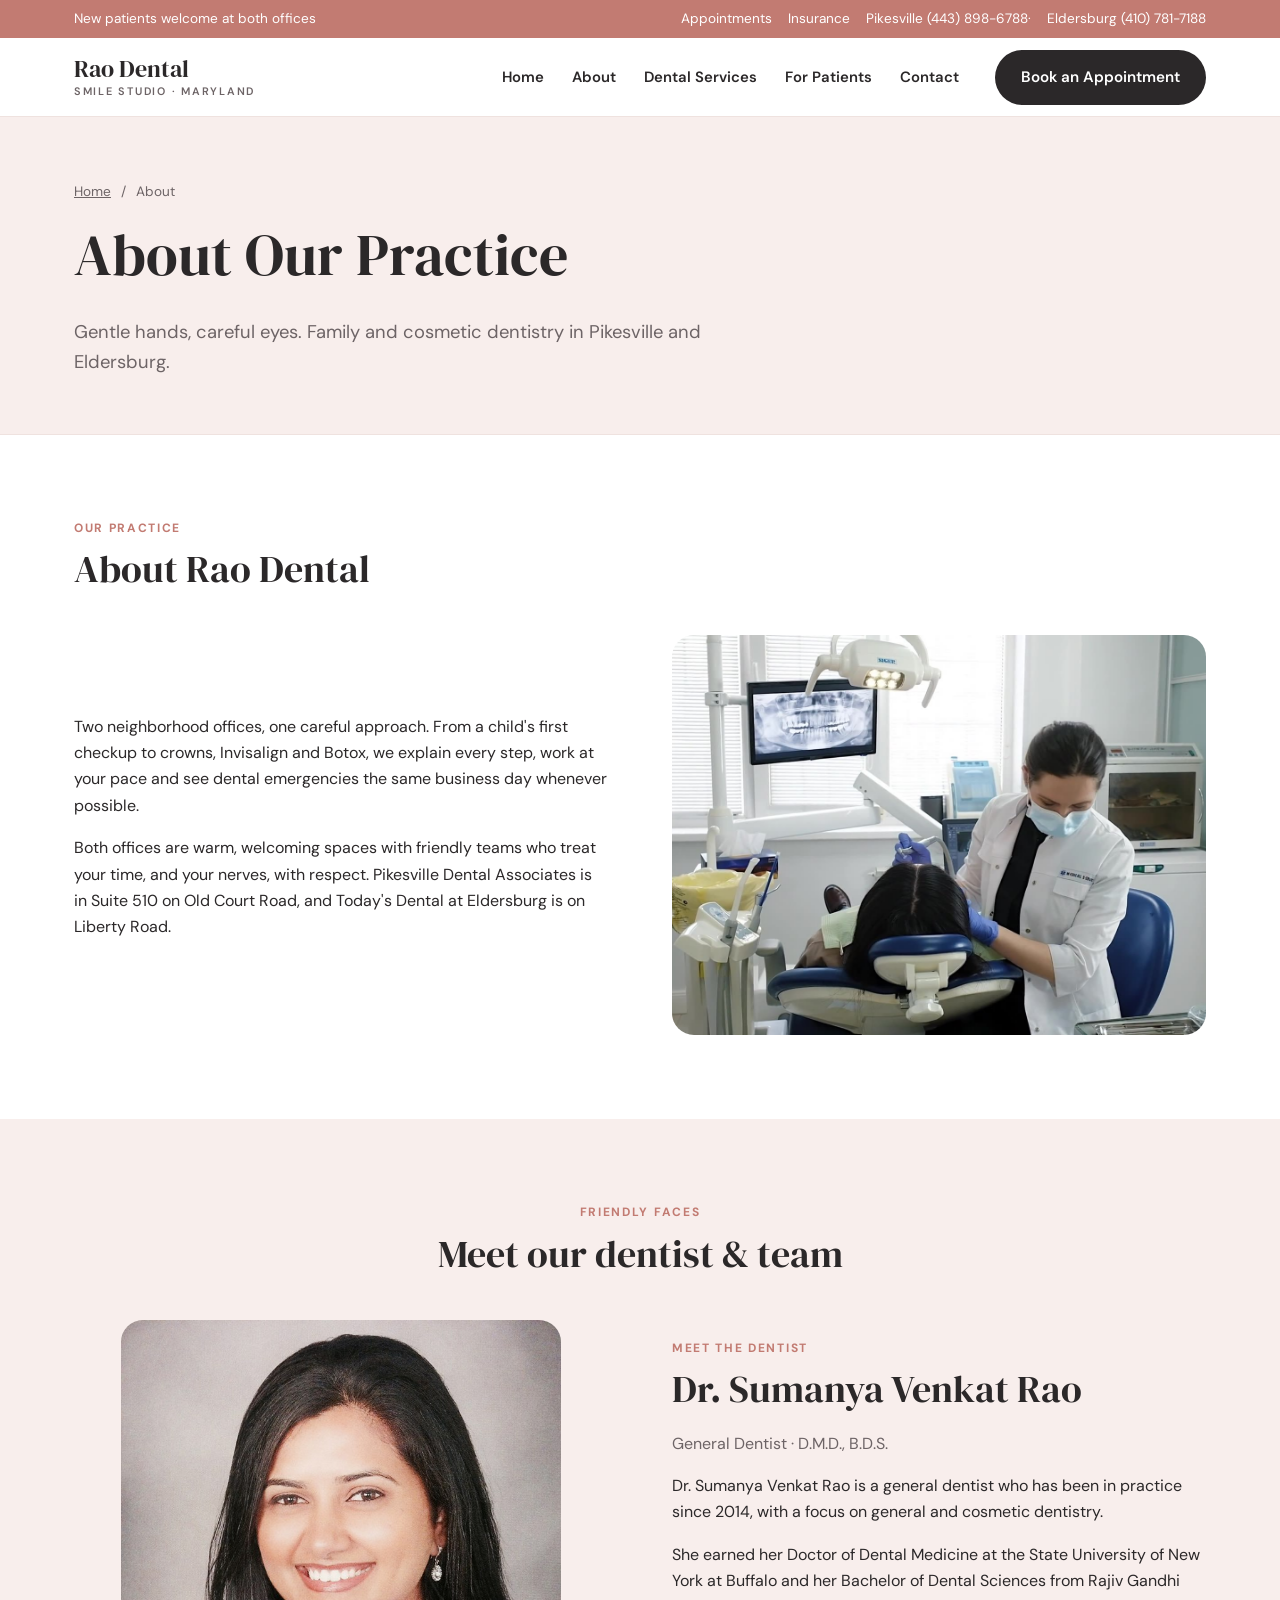
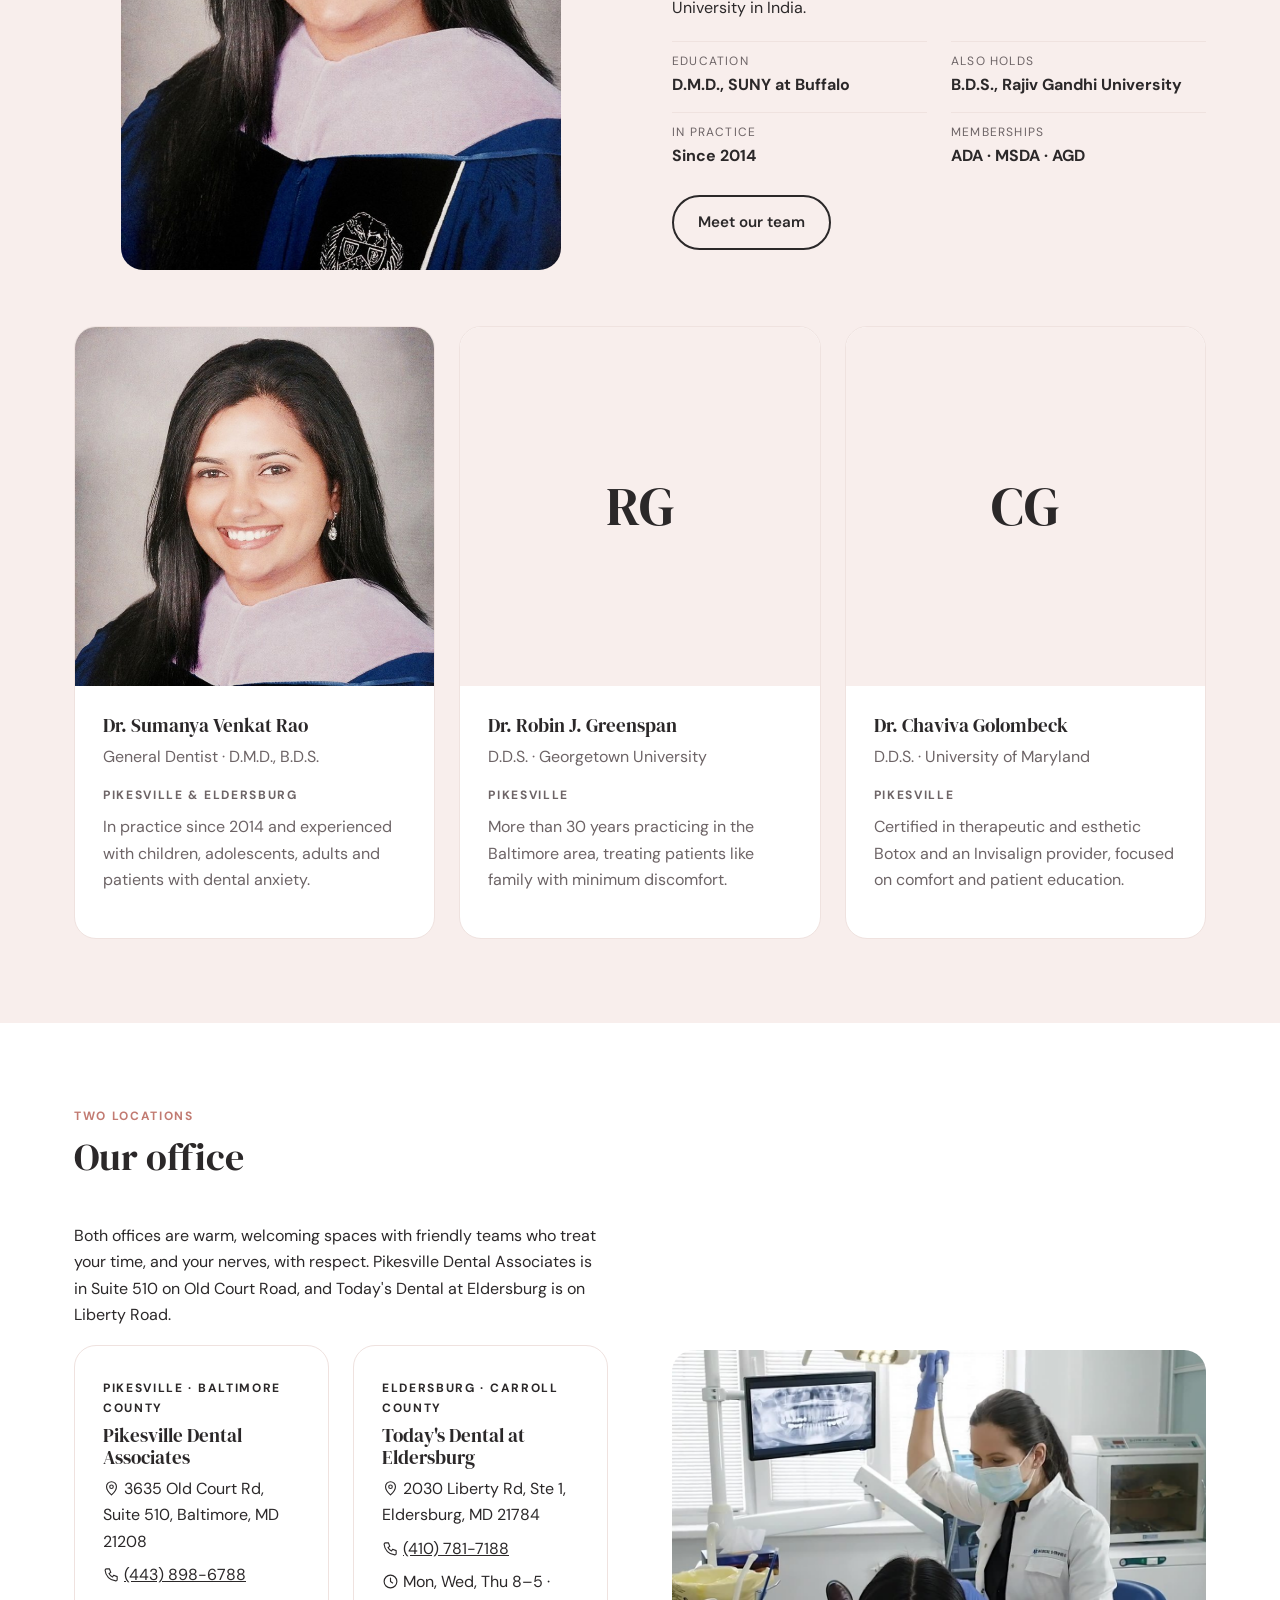
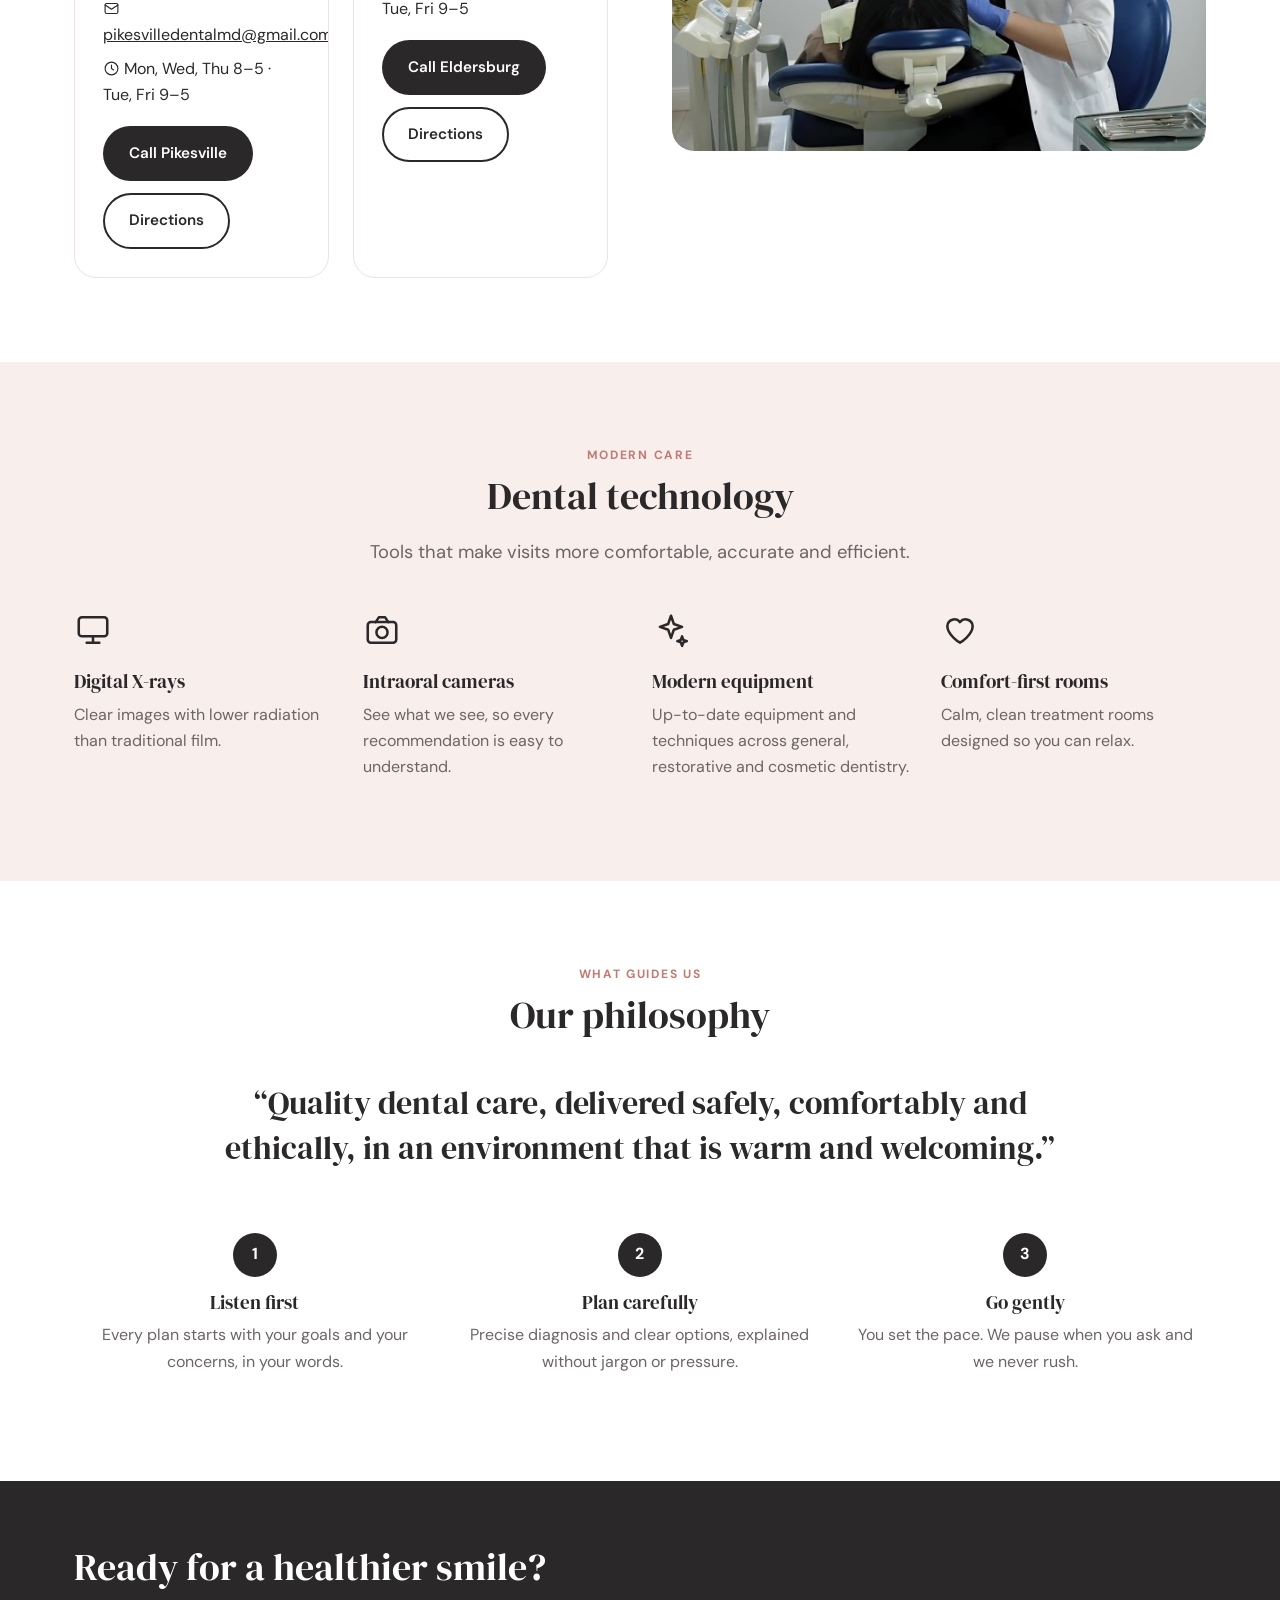
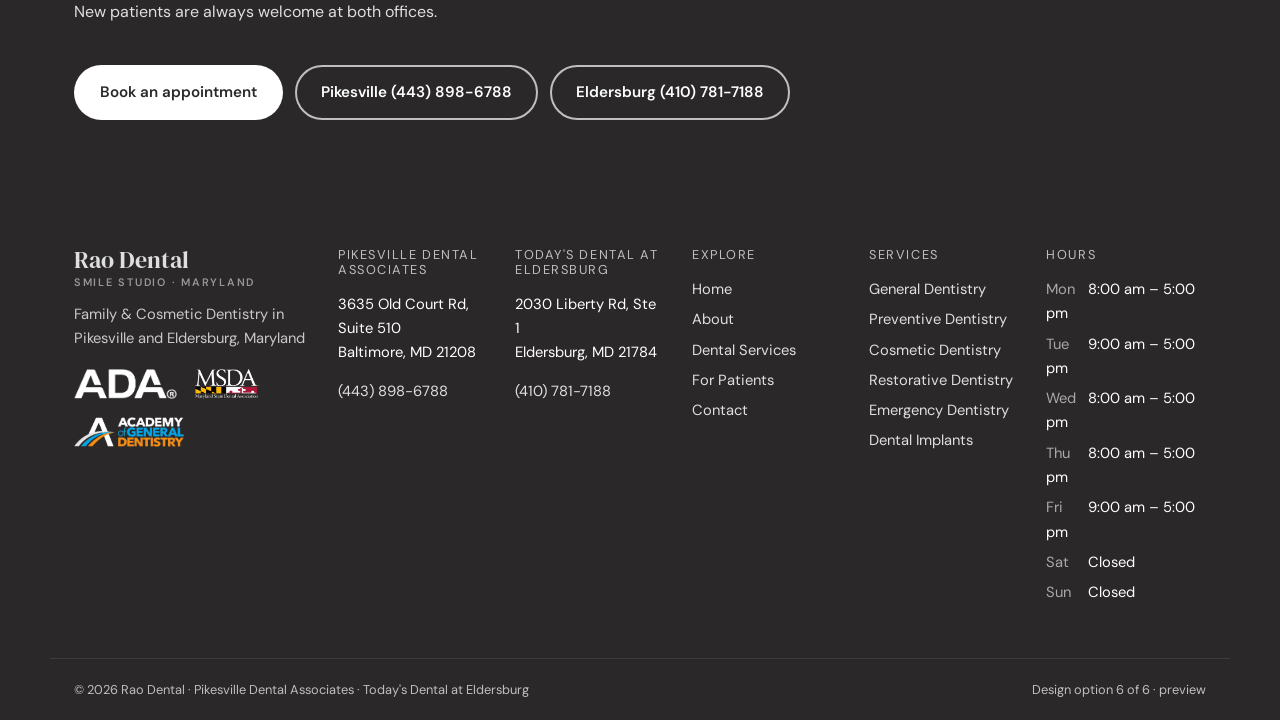
==== about.html @ 19548660 "Rao Dental design option 6: original layout with full sitemap Co-Authored-By: Claude Opus 5.5 <norep" ====
<!doctype html><html lang="en"><head><meta charset="utf-8"><meta name="viewport" content="width=device-width,initial-scale=1">
<title>About | Rao Dental</title><meta name="description" content="Family &amp; Cosmetic Dentistry in Pikesville and Eldersburg, Maryland"><meta name="robots" content="noindex">
<link rel="icon" href="img/rao-favicon.svg"><link rel="preconnect" href="https://fonts.googleapis.com"><link rel="preconnect" href="https://fonts.gstatic.com" crossorigin>
<link href="https://fonts.googleapis.com/css2?family=DM+Serif+Display:ital@0;1&family=DM+Sans:wght@400;500;700&display=swap" rel="stylesheet"><link rel="stylesheet" href="css/site.css"></head>
<body class="style-6"><a class="skip" href="#main">Skip to content</a><div class="util"><div class="wrap"><span>New patients welcome at both offices</span><span class="util-r"><a href="contact.html#appointment">Appointments</a><a href="patients.html#insurance">Insurance</a><a href="tel:+14438986788">Pikesville (443) 898-6788</a> · <a href="tel:+14107817188">Eldersburg (410) 781-7188</a></span></div></div><header class="site-header"><div class="wrap hdr"><a class="logo" href="index.html"><span>Rao Dental<small>Smile Studio · Maryland</small></span></a><input type="checkbox" id="nav-t" class="nav-t" aria-label="Menu"><label for="nav-t" class="burger"><svg class="ic" viewBox="0 0 24 24" fill="none" stroke="currentColor" stroke-width="1.6" stroke-linecap="round" stroke-linejoin="round" aria-hidden="true"><path d="M4 7h16M4 12h16M4 17h16"/></svg></label><nav aria-label="Main"><ul class="nav"><li><a href="index.html">Home</a></li><li class="has-sub"><a href="about.html" aria-current="page">About</a><ul class="sub"><li><a href="about.html#practice">About Our Practice</a></li><li><a href="about.html#team">Meet Our Dentist &amp; Team</a></li><li><a href="about.html#office">Our Office</a></li><li><a href="about.html#technology">Dental Technology</a></li><li><a href="about.html#philosophy">Our Philosophy</a></li></ul></li><li class="has-sub"><a href="services.html">Dental Services</a><ul class="sub"><li><a href="services.html#general">General Dentistry</a></li><li><a href="services.html#preventive">Preventive Dentistry</a></li><li><a href="services.html#cosmetic">Cosmetic Dentistry</a></li><li><a href="services.html#restorative">Restorative Dentistry</a></li><li><a href="services.html#emergency">Emergency Dentistry</a></li><li><a href="services.html#implants">Dental Implants</a></li><li><a href="services.html#periodontal">Periodontal Care</a></li><li><a href="services.html#orthodontics">Orthodontics</a></li><li><a href="services.html#sedation">Sedation Dentistry</a></li></ul></li><li class="has-sub"><a href="patients.html">For Patients</a><ul class="sub"><li><a href="patients.html#new-patients">New Patient Information</a></li><li><a href="patients.html#first-visit">Your First Visit</a></li><li><a href="patients.html#forms">Patient Forms</a></li><li><a href="patients.html#insurance">Insurance &amp; Financing</a></li><li><a href="patients.html#payment">Payment Options</a></li><li><a href="patients.html#faq">Patient FAQs</a></li><li><a href="patients.html#post-op">Post-Operative Instructions</a></li></ul></li><li class="has-sub"><a href="contact.html">Contact</a><ul class="sub"><li><a href="contact.html#info">Contact Information</a></li><li><a href="contact.html#hours">Office Hours</a></li><li><a href="contact.html#location">Location &amp; Directions</a></li><li><a href="contact.html#appointment">Request an Appointment</a></li></ul></li></ul></nav><div class="hdr-cta"><a class="btn btn-primary" href="contact.html#appointment">Book an Appointment</a></div></div></header><main id="main"><section class="phero"><div class="wrap"><nav class="crumbs wrap" aria-label="Breadcrumb"><a href="index.html">Home</a> <span>/</span> About</nav><h1>About Our Practice</h1><p>Gentle hands, careful eyes. Family and cosmetic dentistry in Pikesville and Eldersburg.</p></div></section><section class="sec " id="practice"><div class="wrap"><header class="sec-head"><p class="eyebrow">Our practice</p><h2>About Rao Dental</h2></header><div class="split"><div class="split-text"><p>Two neighborhood offices, one careful approach. From a child&#x27;s first checkup to crowns, Invisalign and Botox, we explain every step, work at your pace and see dental emergencies the same business day whenever possible.</p><p>Both offices are warm, welcoming spaces with friendly teams who treat your time, and your nerves, with respect. Pikesville Dental Associates is in Suite 510 on Old Court Road, and Today&#x27;s Dental at Eldersburg is on Liberty Road.</p></div><div class="split-media"><img src="img/frame-7.jpg" alt="Dental care at Rao Dental" loading="lazy"></div></div></div></section><section class="sec alt" id="team"><div class="wrap"><header class="sec-head center"><p class="eyebrow">Friendly faces</p><h2>Meet our dentist &amp; team</h2></header><div class="split"><div class="split-media portrait"><img src="img/dr-rao-portrait.jpg" alt="Dr. Sumanya Venkat Rao" loading="lazy"></div><div class="split-text"><p class="eyebrow">Meet the dentist</p><h2>Dr. Sumanya Venkat Rao</h2><p class="muted">General Dentist · D.M.D., B.D.S.</p><p>Dr. Sumanya Venkat Rao is a general dentist who has been in practice since 2014, with a focus on general and cosmetic dentistry.</p><p>She earned her Doctor of Dental Medicine at the State University of New York at Buffalo and her Bachelor of Dental Sciences from Rajiv Gandhi University in India.</p><ul class="facts"><li><span>Education</span><strong>D.M.D., SUNY at Buffalo</strong></li><li><span>Also holds</span><strong>B.D.S., Rajiv Gandhi University</strong></li><li><span>In practice</span><strong>Since 2014</strong></li><li><span>Memberships</span><strong>ADA · MSDA · AGD</strong></li></ul><a class="btn btn-ghost" href="about.html#team">Meet our team</a></div></div><div class="mt-l"></div><div class="grid g3 team"><div class="card member"><img src="img/dr-rao-portrait.jpg" alt="Dr. Sumanya Venkat Rao" loading="lazy"><div class="card-body"><h3>Dr. Sumanya Venkat Rao</h3><p class="muted">General Dentist · D.M.D., B.D.S.</p><p class="eyebrow">Pikesville &amp; Eldersburg</p><p>In practice since 2014 and experienced with children, adolescents, adults and patients with dental anxiety.</p></div></div><div class="card member"><div class="avatar">RG</div><div class="card-body"><h3>Dr. Robin J. Greenspan</h3><p class="muted">D.D.S. · Georgetown University</p><p class="eyebrow">Pikesville</p><p>More than 30 years practicing in the Baltimore area, treating patients like family with minimum discomfort.</p></div></div><div class="card member"><div class="avatar">CG</div><div class="card-body"><h3>Dr. Chaviva Golombeck</h3><p class="muted">D.D.S. · University of Maryland</p><p class="eyebrow">Pikesville</p><p>Certified in therapeutic and esthetic Botox and an Invisalign provider, focused on comfort and patient education.</p></div></div></div></div></section><section class="sec " id="office"><div class="wrap"><header class="sec-head"><p class="eyebrow">Two locations</p><h2>Our office</h2></header><div class="split rev"><div class="split-media"><img src="img/frame-1.jpg" alt="Treatment room" loading="lazy"></div><div class="split-text"><p>Both offices are warm, welcoming spaces with friendly teams who treat your time, and your nerves, with respect. Pikesville Dental Associates is in Suite 510 on Old Court Road, and Today&#x27;s Dental at Eldersburg is on Liberty Road.</p><div class="grid g2 offices"><div class="card office"><div class="card-body"><p class="eyebrow">Pikesville · Baltimore County</p><h3>Pikesville Dental Associates</h3><p><svg class="ic sm" viewBox="0 0 24 24" fill="none" stroke="currentColor" stroke-width="1.6" stroke-linecap="round" stroke-linejoin="round" aria-hidden="true"><path d="M12 21s-7-6.2-7-11.5a7 7 0 0 1 14 0C19 14.8 12 21 12 21z"/><circle cx="12" cy="9.5" r="2.5"/></svg> 3635 Old Court Rd, Suite 510, Baltimore, MD 21208</p><p><svg class="ic sm" viewBox="0 0 24 24" fill="none" stroke="currentColor" stroke-width="1.6" stroke-linecap="round" stroke-linejoin="round" aria-hidden="true"><path d="M5 4h4l2 5-2.5 1.5a11 11 0 0 0 5 5L15 13l5 2v4a2 2 0 0 1-2 2A16 16 0 0 1 3 6a2 2 0 0 1 2-2z"/></svg> <a href="tel:+14438986788">(443) 898-6788</a></p><p><svg class="ic sm" viewBox="0 0 24 24" fill="none" stroke="currentColor" stroke-width="1.6" stroke-linecap="round" stroke-linejoin="round" aria-hidden="true"><rect x="3" y="5" width="18" height="14" rx="2"/><path d="M3 7l9 6 9-6"/></svg> <a href="mailto:pikesvilledentalmd@gmail.com">pikesvilledentalmd@gmail.com</a></p><p><svg class="ic sm" viewBox="0 0 24 24" fill="none" stroke="currentColor" stroke-width="1.6" stroke-linecap="round" stroke-linejoin="round" aria-hidden="true"><circle cx="12" cy="12" r="9"/><path d="M12 7v5l3 2"/></svg> Mon, Wed, Thu 8–5 · Tue, Fri 9–5</p><div class="btn-row"><a class="btn btn-primary" href="tel:+14438986788">Call Pikesville</a><a class="btn btn-ghost" href="https://www.google.com/maps/dir/?api=1&destination=3635+Old+Court+Rd%2C+Suite+510%2C+Baltimore%2C+MD+21208">Directions</a></div></div></div><div class="card office"><div class="card-body"><p class="eyebrow">Eldersburg · Carroll County</p><h3>Today&#x27;s Dental at Eldersburg</h3><p><svg class="ic sm" viewBox="0 0 24 24" fill="none" stroke="currentColor" stroke-width="1.6" stroke-linecap="round" stroke-linejoin="round" aria-hidden="true"><path d="M12 21s-7-6.2-7-11.5a7 7 0 0 1 14 0C19 14.8 12 21 12 21z"/><circle cx="12" cy="9.5" r="2.5"/></svg> 2030 Liberty Rd, Ste 1, Eldersburg, MD 21784</p><p><svg class="ic sm" viewBox="0 0 24 24" fill="none" stroke="currentColor" stroke-width="1.6" stroke-linecap="round" stroke-linejoin="round" aria-hidden="true"><path d="M5 4h4l2 5-2.5 1.5a11 11 0 0 0 5 5L15 13l5 2v4a2 2 0 0 1-2 2A16 16 0 0 1 3 6a2 2 0 0 1 2-2z"/></svg> <a href="tel:+14107817188">(410) 781-7188</a></p><p><svg class="ic sm" viewBox="0 0 24 24" fill="none" stroke="currentColor" stroke-width="1.6" stroke-linecap="round" stroke-linejoin="round" aria-hidden="true"><circle cx="12" cy="12" r="9"/><path d="M12 7v5l3 2"/></svg> Mon, Wed, Thu 8–5 · Tue, Fri 9–5</p><div class="btn-row"><a class="btn btn-primary" href="tel:+14107817188">Call Eldersburg</a><a class="btn btn-ghost" href="https://www.google.com/maps/dir/?api=1&destination=2030+Liberty+Rd%2C+Ste+1%2C+Eldersburg%2C+MD+21784">Directions</a></div></div></div></div></div></div></div></section><section class="sec alt" id="technology"><div class="wrap"><header class="sec-head center"><p class="eyebrow">Modern care</p><h2>Dental technology</h2><p class="lead">Tools that make visits more comfortable, accurate and efficient.</p></header><div class="grid g4 tech"><div class="tech-item"><svg class="ic tech-ic" viewBox="0 0 24 24" fill="none" stroke="currentColor" stroke-width="1.6" stroke-linecap="round" stroke-linejoin="round" aria-hidden="true"><rect x="3" y="4" width="18" height="12" rx="2"/><path d="M8 20h8M12 16v4"/></svg><h3>Digital X-rays</h3><p>Clear images with lower radiation than traditional film.</p></div><div class="tech-item"><svg class="ic tech-ic" viewBox="0 0 24 24" fill="none" stroke="currentColor" stroke-width="1.6" stroke-linecap="round" stroke-linejoin="round" aria-hidden="true"><rect x="3" y="7" width="18" height="13" rx="2"/><circle cx="12" cy="13.5" r="3.5"/><path d="M8 7l2-3h4l2 3"/></svg><h3>Intraoral cameras</h3><p>See what we see, so every recommendation is easy to understand.</p></div><div class="tech-item"><svg class="ic tech-ic" viewBox="0 0 24 24" fill="none" stroke="currentColor" stroke-width="1.6" stroke-linecap="round" stroke-linejoin="round" aria-hidden="true"><path d="M12 3l1.8 5.2L19 10l-5.2 1.8L12 17l-1.8-5.2L5 10l5.2-1.8L12 3z"/><path d="M19 16l.8 2.2L22 19l-2.2.8L19 22l-.8-2.2L16 19l2.2-.8z"/></svg><h3>Modern equipment</h3><p>Up-to-date equipment and techniques across general, restorative and cosmetic dentistry.</p></div><div class="tech-item"><svg class="ic tech-ic" viewBox="0 0 24 24" fill="none" stroke="currentColor" stroke-width="1.6" stroke-linecap="round" stroke-linejoin="round" aria-hidden="true"><path d="M12 20s-8-4.7-8-10.5A4.5 4.5 0 0 1 12 7a4.5 4.5 0 0 1 8 2.5C20 15.3 12 20 12 20z"/></svg><h3>Comfort-first rooms</h3><p>Calm, clean treatment rooms designed so you can relax.</p></div></div></div></section><section class="sec " id="philosophy"><div class="wrap"><header class="sec-head center"><p class="eyebrow">What guides us</p><h2>Our philosophy</h2></header><blockquote class="big-quote">“Quality dental care, delivered safely, comfortably and ethically, in an environment that is warm and welcoming.”</blockquote><div class="grid g3 promises"><div class="why-item"><span class="step">1</span><h3>Listen first</h3><p>Every plan starts with your goals and your concerns, in your words.</p></div><div class="why-item"><span class="step">2</span><h3>Plan carefully</h3><p>Precise diagnosis and clear options, explained without jargon or pressure.</p></div><div class="why-item"><span class="step">3</span><h3>Go gently</h3><p>You set the pace. We pause when you ask and we never rush.</p></div></div></div></section><section class="cta-band"><div class="wrap"><div><h2>Ready for a healthier smile?</h2><p>New patients are always welcome at both offices.</p></div><div class="btn-row"><a class="btn btn-light" href="contact.html#appointment">Book an appointment</a><a class="btn btn-outline-light" href="tel:+14438986788">Pikesville (443) 898-6788</a><a class="btn btn-outline-light" href="tel:+14107817188">Eldersburg (410) 781-7188</a></div></div></section></main><footer class="site-footer"><div class="wrap fgrid"><div class="fbrand"><a class="logo" href="index.html"><span>Rao Dental<small>Smile Studio · Maryland</small></span></a><p>Family &amp; Cosmetic Dentistry in Pikesville and Eldersburg, Maryland</p><div class="badges"><img src="img/assoc-ada-white.png" alt="ADA member" loading="lazy"><img src="img/assoc-msda-white.png" alt="MSDA member" loading="lazy"><img src="img/assoc-agd-white.png" alt="AGD member" loading="lazy"></div></div><div><h4>Pikesville Dental Associates</h4><p>3635 Old Court Rd, Suite 510<br>Baltimore, MD 21208</p><p><a href="tel:+14438986788">(443) 898-6788</a></p></div><div><h4>Today&#x27;s Dental at Eldersburg</h4><p>2030 Liberty Rd, Ste 1<br>Eldersburg, MD 21784</p><p><a href="tel:+14107817188">(410) 781-7188</a></p></div><div><h4>Explore</h4><ul><li><a href="index.html">Home</a></li><li><a href="about.html">About</a></li><li><a href="services.html">Dental Services</a></li><li><a href="patients.html">For Patients</a></li><li><a href="contact.html">Contact</a></li></ul></div><div><h4>Services</h4><ul><li><a href="services.html#general">General Dentistry</a></li><li><a href="services.html#preventive">Preventive Dentistry</a></li><li><a href="services.html#cosmetic">Cosmetic Dentistry</a></li><li><a href="services.html#restorative">Restorative Dentistry</a></li><li><a href="services.html#emergency">Emergency Dentistry</a></li><li><a href="services.html#implants">Dental Implants</a></li></ul></div><div><h4>Hours</h4><ul class="fh"><li><span>Mon</span> 8:00 am – 5:00 pm</li><li><span>Tue</span> 9:00 am – 5:00 pm</li><li><span>Wed</span> 8:00 am – 5:00 pm</li><li><span>Thu</span> 8:00 am – 5:00 pm</li><li><span>Fri</span> 9:00 am – 5:00 pm</li><li><span>Sat</span> Closed</li><li><span>Sun</span> Closed</li></ul></div></div><div class="wrap fbot"><span>© 2026 Rao Dental · Pikesville Dental Associates · Today's Dental at Eldersburg</span><span>Design option 6 of 6 · preview</span></div></footer><div class="sticky-bar"><a href="tel:+14438986788"><svg class="ic sm" viewBox="0 0 24 24" fill="none" stroke="currentColor" stroke-width="1.6" stroke-linecap="round" stroke-linejoin="round" aria-hidden="true"><path d="M5 4h4l2 5-2.5 1.5a11 11 0 0 0 5 5L15 13l5 2v4a2 2 0 0 1-2 2A16 16 0 0 1 3 6a2 2 0 0 1 2-2z"/></svg> Call</a><a class="primary" href="contact.html#appointment"><svg class="ic sm" viewBox="0 0 24 24" fill="none" stroke="currentColor" stroke-width="1.6" stroke-linecap="round" stroke-linejoin="round" aria-hidden="true"><rect x="3" y="5" width="18" height="16" rx="2"/><path d="M3 10h18M8 3v4M16 3v4"/></svg> Book</a></div></body></html>
---- css/site.css ----
/* Rao Dental design options: shared base. Themes set the variables below. */
:root{--bg:#fff;--bg2:#f5f6f8;--ink:#1d2430;--muted:#5b6574;--line:#e3e6ea;--pri:#1f4e79;--pri-ink:#fff;--acc:#c8a24a;--dark:#14243a;--dark-ink:#fff;
--radius:10px;--btn-radius:6px;--shadow:0 6px 24px rgba(20,30,50,.08);--head:Georgia,serif;--body:system-ui,sans-serif;--wrap:1180px;--hw:600}
*{box-sizing:border-box}html{scroll-behavior:smooth;scroll-padding-top:110px}
body{margin:0;background:var(--bg);color:var(--ink);font:16px/1.65 var(--body);-webkit-font-smoothing:antialiased}
img{max-width:100%;display:block}a{color:var(--pri)}
h1,h2,h3,h4{font-family:var(--head);font-weight:var(--hw);line-height:1.15;margin:0 0 .5em;color:inherit}
h1{font-size:clamp(2.1rem,4.6vw,3.6rem)}h2{font-size:clamp(1.6rem,3vw,2.4rem)}h3{font-size:1.2rem}
p{margin:0 0 1em}.wrap{max-width:var(--wrap);margin:0 auto;padding:0 24px}
.skip{position:absolute;left:-999px}.skip:focus{left:12px;top:12px;background:#fff;padding:8px 12px;z-index:99}
.ic{width:24px;height:24px;flex:none}.ic.sm{width:17px;height:17px;vertical-align:-3px}.ic.big{width:44px;height:44px}
.eyebrow{text-transform:uppercase;letter-spacing:.14em;font-size:.75rem;font-weight:700;color:var(--acc);margin-bottom:.7em}
.lead{font-size:1.15rem;color:var(--muted)}.muted{color:var(--muted)}.fine{font-size:.85rem;color:var(--muted)}
.center{text-align:center}.mt{margin-top:32px}.mt-l{margin-top:56px}
/* buttons */
.btn{display:inline-flex;align-items:center;gap:8px;padding:13px 24px;border-radius:var(--btn-radius);font-weight:600;font-size:.95rem;text-decoration:none;border:2px solid transparent;transition:.2s;cursor:pointer;font-family:var(--body)}
.btn-primary{background:var(--pri);color:var(--pri-ink)}.btn-primary:hover{filter:brightness(1.1);transform:translateY(-1px)}
.btn-ghost{border-color:currentColor;color:var(--pri);background:transparent}.btn-ghost:hover{background:var(--pri);color:var(--pri-ink);border-color:var(--pri)}
.btn-light{background:#fff;color:var(--dark)}.btn-outline-light{border-color:rgba(255,255,255,.7);color:#fff}.btn-outline-light:hover{background:#fff;color:var(--dark)}
.btn-row{display:flex;flex-wrap:wrap;gap:12px;margin-top:8px}.btn-row.center{justify-content:center}
/* utility + header */
.util{background:var(--dark);color:var(--dark-ink);font-size:.85rem}.util .wrap{display:flex;justify-content:space-between;gap:16px;padding-top:8px;padding-bottom:8px;flex-wrap:wrap}
.util a{color:inherit;text-decoration:none;margin-left:16px}.util a:hover{text-decoration:underline}.util-r{display:flex;flex-wrap:wrap;align-items:center}
.site-header{background:var(--bg);border-bottom:1px solid var(--line);position:sticky;top:0;z-index:50}
.hdr{display:flex;align-items:center;gap:24px;min-height:78px}
.logo{display:flex;align-items:center;gap:10px;text-decoration:none;color:var(--ink);font-family:var(--head);font-size:1.5rem;font-weight:var(--hw);line-height:1}
.logo small{display:block;font-family:var(--body);font-size:.68rem;letter-spacing:.16em;text-transform:uppercase;color:var(--muted);margin-top:5px;font-weight:600}
.logo-mark{width:34px;height:34px}
nav{margin-left:auto}.nav{list-style:none;margin:0;padding:0;display:flex;gap:4px}
.nav>li{position:relative}.nav>li>a{display:block;padding:10px 12px;text-decoration:none;color:var(--ink);font-weight:600;font-size:.93rem;border-radius:6px}
.nav>li>a:hover,.nav>li>a[aria-current]{color:var(--pri)}
.sub{list-style:none;margin:0;padding:8px;position:absolute;left:0;top:100%;min-width:250px;background:#fff;border:1px solid var(--line);border-radius:10px;box-shadow:var(--shadow);opacity:0;visibility:hidden;transform:translateY(6px);transition:.18s}
.has-sub:hover .sub,.has-sub:focus-within .sub{opacity:1;visibility:visible;transform:none}
.sub a{display:block;padding:8px 12px;color:var(--ink);text-decoration:none;font-size:.9rem;border-radius:6px}.sub a:hover{background:var(--bg2);color:var(--pri)}
.nav-t{display:none}.burger{display:none;cursor:pointer;color:var(--ink);margin-left:auto}
/* sections */
.sec{padding:84px 0}.sec.alt{background:var(--bg2)}.sec.narrow .wrap{max-width:860px}
.sec-head{max-width:720px;margin-bottom:44px}.sec-head.center{margin-left:auto;margin-right:auto;text-align:center}
.grid{display:grid;gap:24px}.g2{grid-template-columns:repeat(2,1fr)}.g3{grid-template-columns:repeat(3,1fr)}.g4{grid-template-columns:repeat(4,1fr)}.tight{gap:14px 18px}
.card{background:var(--bg);border:1px solid var(--line);border-radius:var(--radius);overflow:hidden;color:inherit;text-decoration:none;display:block}
.card-body{padding:28px}.card h3{margin-bottom:.4em}.card p{color:var(--muted)}
a.card{transition:.2s}a.card:hover{transform:translateY(-3px);box-shadow:var(--shadow)}
.svc .more{font-weight:700;color:var(--pri);font-size:.9rem}.svc-ic{width:40px;height:40px;color:var(--pri);margin-bottom:14px}
.svc .num{display:block;font-family:var(--head);color:var(--acc);font-size:1.1rem;margin-bottom:6px}
.svc-img{aspect-ratio:16/10;background-size:cover;background-position:center}
/* hero */
.hero{position:relative}
.hero-photo{background-size:cover;background-position:center;color:#fff;padding:150px 0 130px}
.hero-photo::before{content:"";position:absolute;inset:0;background:var(--hero-tint,rgba(10,20,40,.55))}.hero-photo .wrap{position:relative}
.hero-photo.center{text-align:center}.hero-photo.center .lead{max-width:680px;margin:0 auto 20px;color:rgba(255,255,255,.9)}.hero-photo.center .btn-row{justify-content:center}
.hero-photo .eyebrow{color:var(--hero-eyebrow,#fff)}.hero-photo h1{max-width:820px}.hero-photo.center h1{margin:0 auto .4em}
.hero-box{max-width:620px}.hero-photo.left .lead{color:rgba(255,255,255,.88)}
.hero-split{padding:72px 0}.hero-img{position:relative}.hero-img img{border-radius:calc(var(--radius) * 1.6);aspect-ratio:4/3.4;object-fit:cover;width:100%}
.float-card{position:absolute;left:-18px;bottom:26px;background:var(--bg);color:var(--ink);padding:14px 18px;border-radius:12px;box-shadow:var(--shadow);display:flex;align-items:center;gap:8px}
.chips{list-style:none;padding:0;margin:26px 0 0;display:flex;flex-wrap:wrap;gap:10px 20px;font-size:.92rem;font-weight:600}.chips .ic{color:var(--pri)}
.hero-text{padding:70px 0 0}.hero-text .lead{max-width:720px}.hero-band{height:380px;background-size:cover;background-position:center 35%;margin-top:56px}
.hero-tc{padding:110px 0 100px;text-align:center}.hero-tc .lead{max-width:700px;margin:0 auto 26px}.hero-tc h1{max-width:900px;margin:0 auto .4em}
/* split */
.split{display:grid;grid-template-columns:1fr 1fr;gap:64px;align-items:center}.split.rev .split-media{order:2}
.split-media img{width:100%;border-radius:var(--radius);aspect-ratio:4/3;object-fit:cover}.split-media.portrait img{aspect-ratio:4/5;max-width:440px;margin:0 auto;object-position:top}
.facts{list-style:none;padding:0;margin:20px 0 26px;display:grid;grid-template-columns:1fr 1fr;gap:14px 24px}
.facts li{border-top:1px solid var(--line);padding-top:10px}.facts span{display:block;font-size:.75rem;text-transform:uppercase;letter-spacing:.1em;color:var(--muted)}
.tick{margin:.5em 0}.tick .ic{color:var(--pri)}
/* blocks */
.why-item{padding:6px}.why-ic,.tech-ic{width:38px;height:38px;color:var(--pri);margin-bottom:12px}.why-item p,.tech-item p{color:var(--muted)}
.quote{padding:30px;display:flex;flex-direction:column}.quote blockquote{margin:12px 0 18px;font-family:var(--head);font-size:1.15rem;line-height:1.5;flex:1}
.quote figcaption span{display:block;font-size:.85rem;color:var(--muted)}.stars{display:flex;gap:2px;color:var(--acc)}.st{width:18px;height:18px;fill:currentColor}
.rating-note{text-align:center;margin-top:28px;color:var(--muted)}.rating-note .st{color:var(--acc);vertical-align:-3px}
.ins{display:grid;grid-template-columns:1.3fr 1fr;gap:48px;align-items:center;background:var(--bg2);border-radius:calc(var(--radius) * 1.4);padding:48px}
.sec.alt .ins{background:var(--bg)}
.ins-list{list-style:none;padding:0;margin:0}.ins-list li{padding:12px 0;border-bottom:1px solid var(--line);font-weight:600}.ins-list .ic{color:var(--pri)}
.faq details{border-bottom:1px solid var(--line);padding:4px 0}.faq summary{cursor:pointer;list-style:none;padding:18px 40px 18px 0;font-weight:700;font-size:1.05rem;position:relative}
.faq summary::-webkit-details-marker{display:none}.faq p{color:var(--muted);padding-right:40px}
.plus{position:absolute;right:6px;top:50%;width:16px;height:16px;transform:translateY(-50%)}.plus::before,.plus::after{content:"";position:absolute;background:var(--pri);left:0;top:7px;width:16px;height:2px;transition:.2s}
.plus::after{transform:rotate(90deg)}details[open] .plus::after{transform:rotate(0)}
.hours{width:100%;border-collapse:collapse;margin:8px 0 12px}.hours th,.hours td{text-align:left;padding:8px 0;border-bottom:1px solid var(--line);font-weight:500}.hours td{text-align:right;color:var(--muted)}
.office p{margin:.45em 0;color:var(--ink)}.office .ic{color:var(--pri)}.office .btn-row{margin-top:18px}
.map{width:100%;height:240px;border:0;display:block;filter:grayscale(.2)}.map.tall{height:340px;border-radius:var(--radius);margin:6px 0 14px}
.steps{list-style:none;padding:0;margin:0;display:grid;grid-template-columns:repeat(3,1fr);gap:28px}
.step{display:inline-grid;place-items:center;width:44px;height:44px;border-radius:50%;background:var(--pri);color:var(--pri-ink);font-weight:700;margin-bottom:14px}
.steps p{color:var(--muted)}
.cta-band{background:var(--dark);color:var(--dark-ink);padding:64px 0}.cta-band .wrap{display:flex;justify-content:space-between;align-items:center;gap:32px;flex-wrap:wrap}
.cta-band p{opacity:.85;margin:0}.cta-band h2{margin-bottom:.25em}
.badges{display:flex;gap:28px;align-items:center;flex-wrap:wrap}.badges img{height:40px;width:auto}
.trust{background:var(--dark);padding:26px 0}.trust .badges{justify-content:center;gap:56px}.trust img{height:48px}
.quick{background:var(--bg2);border-bottom:1px solid var(--line)}.quick .grid{gap:0}
.q{display:flex;gap:14px;align-items:center;padding:26px 20px;text-decoration:none;color:var(--ink);border-right:1px solid var(--line)}.q:last-child{border-right:0}
.q .ic{color:var(--pri);width:30px;height:30px}.q small{display:block;color:var(--muted);font-size:.85rem}.q:hover strong{color:var(--pri)}
.notice{background:var(--acc-soft,#fff6e0);border-top:1px solid var(--line);border-bottom:1px solid var(--line)}
.notice .wrap{display:flex;gap:14px;align-items:center;padding-top:18px;padding-bottom:18px}.notice p{margin:0}.notice a{font-weight:700}.notice .ic{color:var(--acc)}
.intro{max-width:760px;margin:0 auto;text-align:center;font-size:1.1rem}.intro p{color:var(--muted)}
.gallery{display:grid;grid-template-columns:repeat(3,1fr);gap:12px}.gallery img{aspect-ratio:1;object-fit:cover;border-radius:var(--radius)}
/* inner pages */
.phero{background:var(--bg2);padding:64px 0 56px;border-bottom:1px solid var(--line)}.phero p{font-size:1.15rem;color:var(--muted);max-width:680px;margin:0}
.crumbs{padding:0!important;margin-bottom:18px;font-size:.85rem;color:var(--muted)}.crumbs a{color:var(--muted)}.crumbs span{margin:0 6px}
.team .member img,.avatar{aspect-ratio:1;width:100%;object-fit:cover;object-position:top}
.avatar{display:grid;place-items:center;background:var(--bg2);color:var(--pri);font-family:var(--head);font-size:3.4rem}
.big-quote{font-family:var(--head);font-size:clamp(1.4rem,2.6vw,2rem);max-width:860px;margin:0 auto 56px;text-align:center;line-height:1.4}
.promises{text-align:center}
.jump{display:flex;flex-wrap:wrap;gap:10px;margin-bottom:56px}.jump a{padding:9px 16px;border:1px solid var(--line);border-radius:999px;text-decoration:none;color:var(--ink);font-size:.9rem;font-weight:600}.jump a:hover{border-color:var(--pri);color:var(--pri)}
.svc-row{display:grid;grid-template-columns:1fr 1.15fr;gap:56px;align-items:center;padding:44px 0;border-top:1px solid var(--line)}.svc-row.rev .svc-row-media{order:2}
.svc-row-media{aspect-ratio:16/10;border-radius:var(--radius);background-size:cover;background-position:center;position:relative;display:grid;place-items:center;overflow:hidden}
.svc-row-media::before{content:"";position:absolute;inset:0;background:var(--svc-tint,rgba(15,30,55,.45))}.svc-row-media .ic{position:relative;color:#fff;width:64px;height:64px}
.checks{list-style:none;padding:0;margin:14px 0 22px}.checks li{padding:5px 0}.checks .ic{color:var(--pri)}.checks.cols{columns:2;gap:32px}
.form label{display:block;font-weight:600;font-size:.88rem;margin-bottom:14px}
.form input,.form select,.form textarea{display:block;width:100%;margin-top:6px;padding:12px 14px;border:1px solid var(--line);border-radius:var(--btn-radius);font:inherit;background:var(--bg);color:var(--ink)}
.form .ok{background:var(--bg2);padding:12px;border-radius:8px;margin-top:14px}
.form-card .ic{color:var(--pri);margin-bottom:12px}
/* footer */
.site-footer{background:var(--dark);color:var(--dark-ink);padding:64px 0 0;font-size:.92rem}
.site-footer a{color:inherit;opacity:.85;text-decoration:none}.site-footer a:hover{opacity:1;text-decoration:underline}
.fgrid{display:grid;grid-template-columns:1.6fr 1fr 1fr 1fr 1fr 1.1fr;gap:32px}.site-footer h4{font-family:var(--body);font-size:.8rem;text-transform:uppercase;letter-spacing:.12em;margin-bottom:14px;opacity:.7}
.site-footer ul{list-style:none;margin:0;padding:0}.site-footer li{margin:6px 0}.site-footer .logo{color:#fff;margin-bottom:14px}.site-footer .logo small{color:rgba(255,255,255,.6)}
.site-footer .logo-mark{filter:brightness(0) invert(1)}.fbrand p{opacity:.75}.fbrand .badges{gap:18px;margin-top:18px}.fbrand .badges img{height:30px}
.fh span{display:inline-block;width:38px;opacity:.6}.fbot{display:flex;justify-content:space-between;gap:16px;flex-wrap:wrap;border-top:1px solid rgba(255,255,255,.12);margin-top:48px;padding-top:20px;padding-bottom:20px;font-size:.8rem;opacity:.7}
.sticky-bar{display:none}
/* responsive */
@media (max-width:1080px){.hdr-cta{display:none}.fgrid{grid-template-columns:1fr 1fr 1fr}.fbrand{grid-column:1/-1}.g4{grid-template-columns:repeat(2,1fr)}.q:nth-child(2){border-right:0}}
@media (max-width:900px){
 .burger{display:block}nav{display:none;position:absolute;left:0;right:0;top:100%;background:var(--bg);border-bottom:1px solid var(--line);box-shadow:var(--shadow);max-height:75vh;overflow:auto}
 .nav-t:checked~nav{display:block}.nav{flex-direction:column;padding:12px 24px}.sub{position:static;opacity:1;visibility:visible;transform:none;box-shadow:none;border:0;padding:0 0 8px 12px;min-width:0}
 .g2,.g3,.split,.svc-row,.ins,.steps{grid-template-columns:1fr}.split{gap:36px}.split.rev .split-media,.svc-row.rev .svc-row-media{order:0}
 .sec{padding:60px 0}.ins{padding:30px}.gallery{grid-template-columns:repeat(2,1fr)}.util .wrap{justify-content:center}.util .wrap>span:first-child{display:none}
 .float-card{left:12px}.hero-photo{padding:110px 0 90px}
 .sticky-bar{display:flex;position:fixed;left:12px;right:12px;bottom:12px;z-index:60;gap:10px}.sticky-bar a{flex:1;text-align:center;padding:14px;border-radius:999px;background:var(--dark);color:#fff;text-decoration:none;font-weight:700}
 .sticky-bar a.primary{background:var(--pri);color:var(--pri-ink)}body:has(.sticky-bar){padding-bottom:76px}
}
@media (max-width:560px){.g4,.fgrid{grid-template-columns:1fr}.q{border-right:0;border-bottom:1px solid var(--line)}.checks.cols{columns:1}.facts{grid-template-columns:1fr}}
.nav>li>a{white-space:nowrap}.btn{white-space:nowrap}

/* ---- theme ---- */

:root{--bg:#fff;--bg2:#f8eeec;--ink:#2b2829;--muted:#6d6466;--line:#efe2df;--pri:#2b2829;--acc:#c27b72;--dark:#2b2829;
--head:'DM Serif Display',Georgia,serif;--body:'DM Sans',system-ui,sans-serif;--hw:400;--radius:22px;--btn-radius:999px}
.hero-tc{background:radial-gradient(1200px 500px at 50% 0,#f8e4e0,#fff)}h1 em,h2 em{color:var(--acc)}
.util{background:var(--acc);color:#fff}.trust{background:var(--bg2)}.trust img{filter:brightness(0) opacity(.65)}
.svc-ic{color:var(--acc)}.btn-primary{background:var(--ink)}.ins{background:var(--bg2)}.stars{color:var(--acc)}
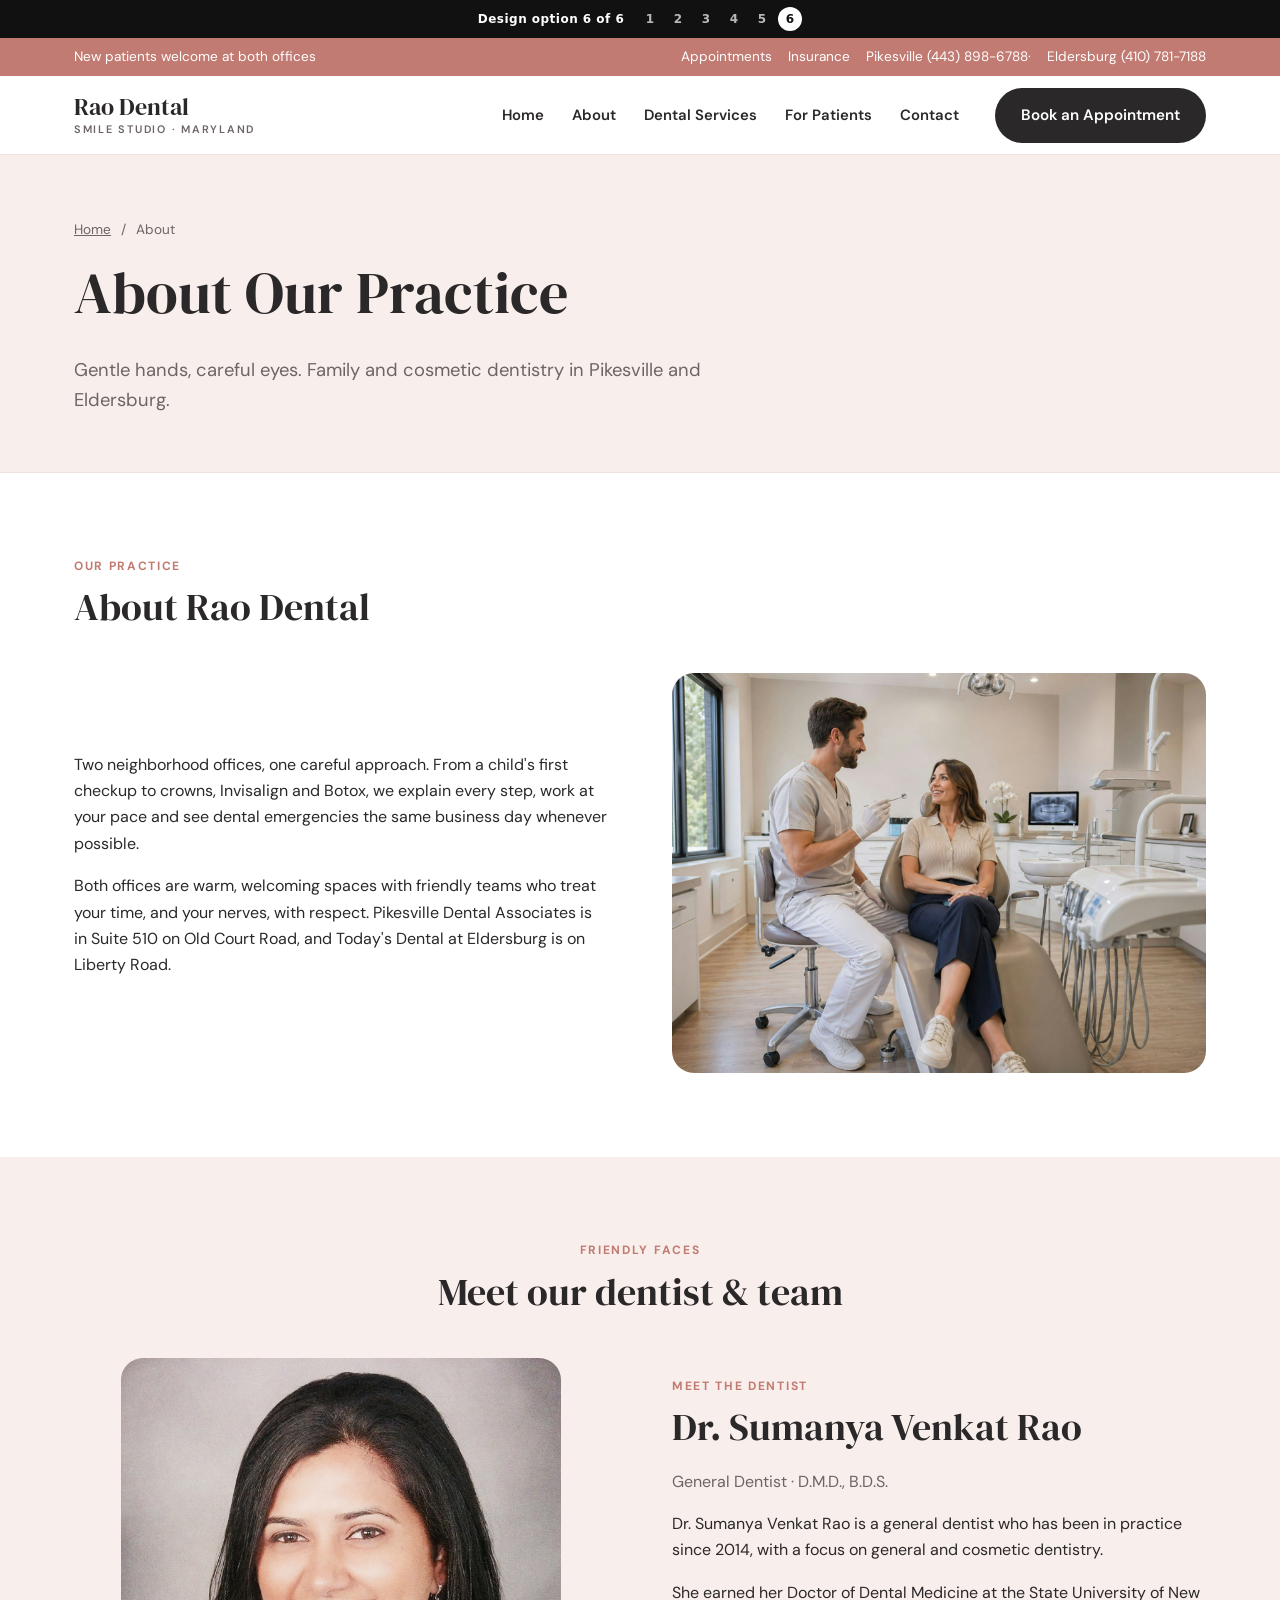
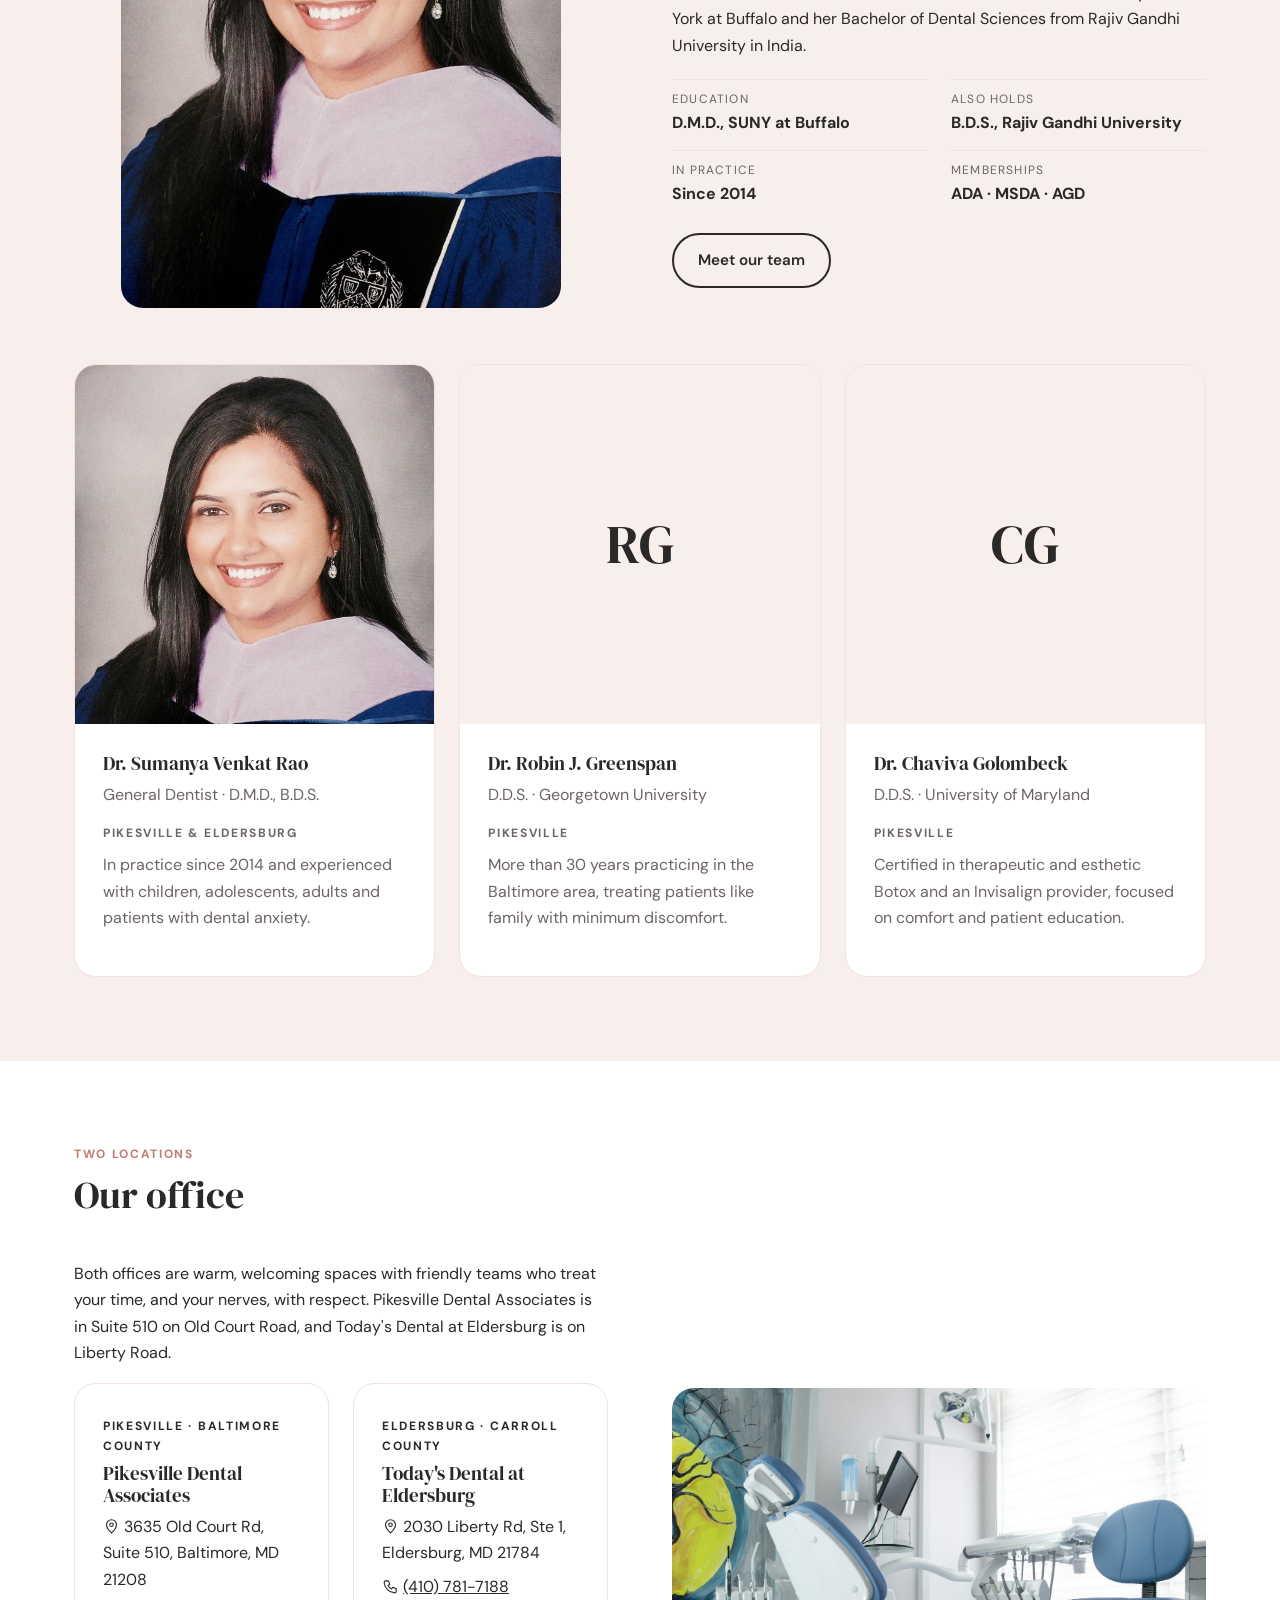
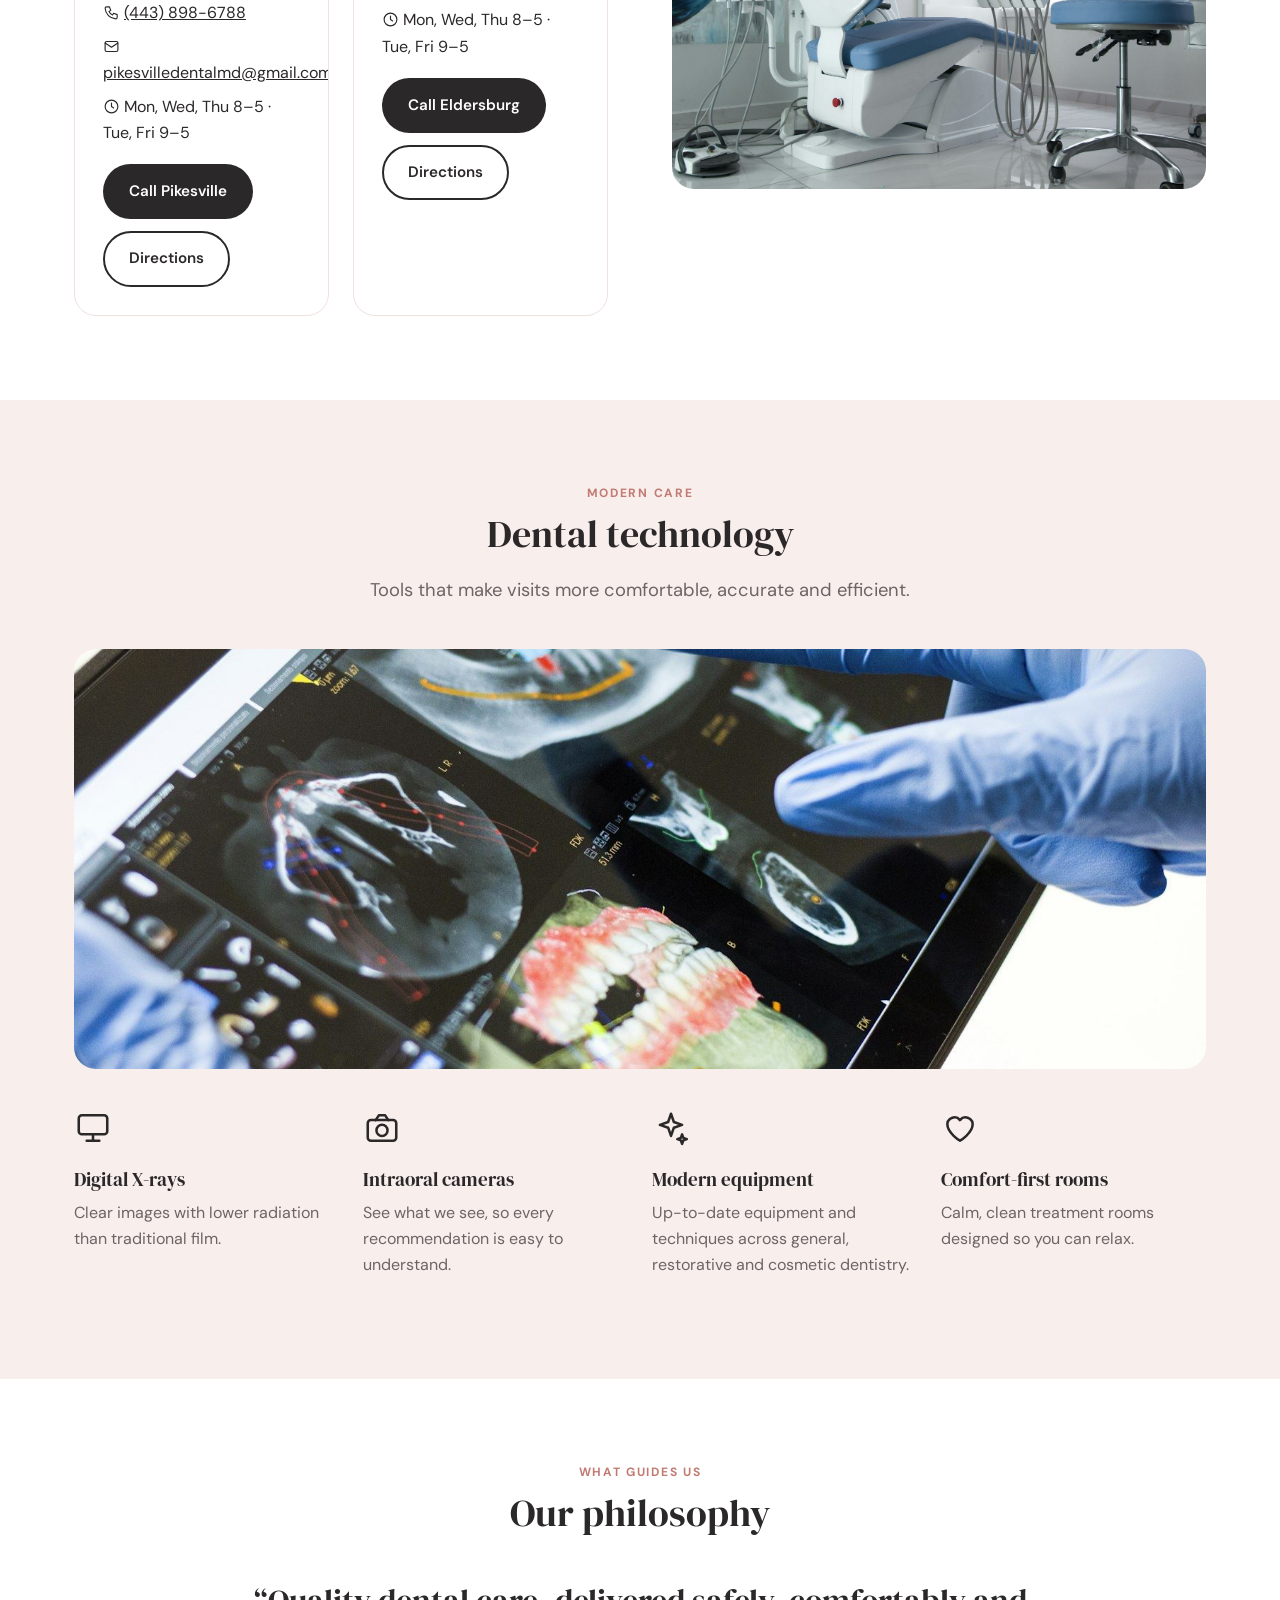
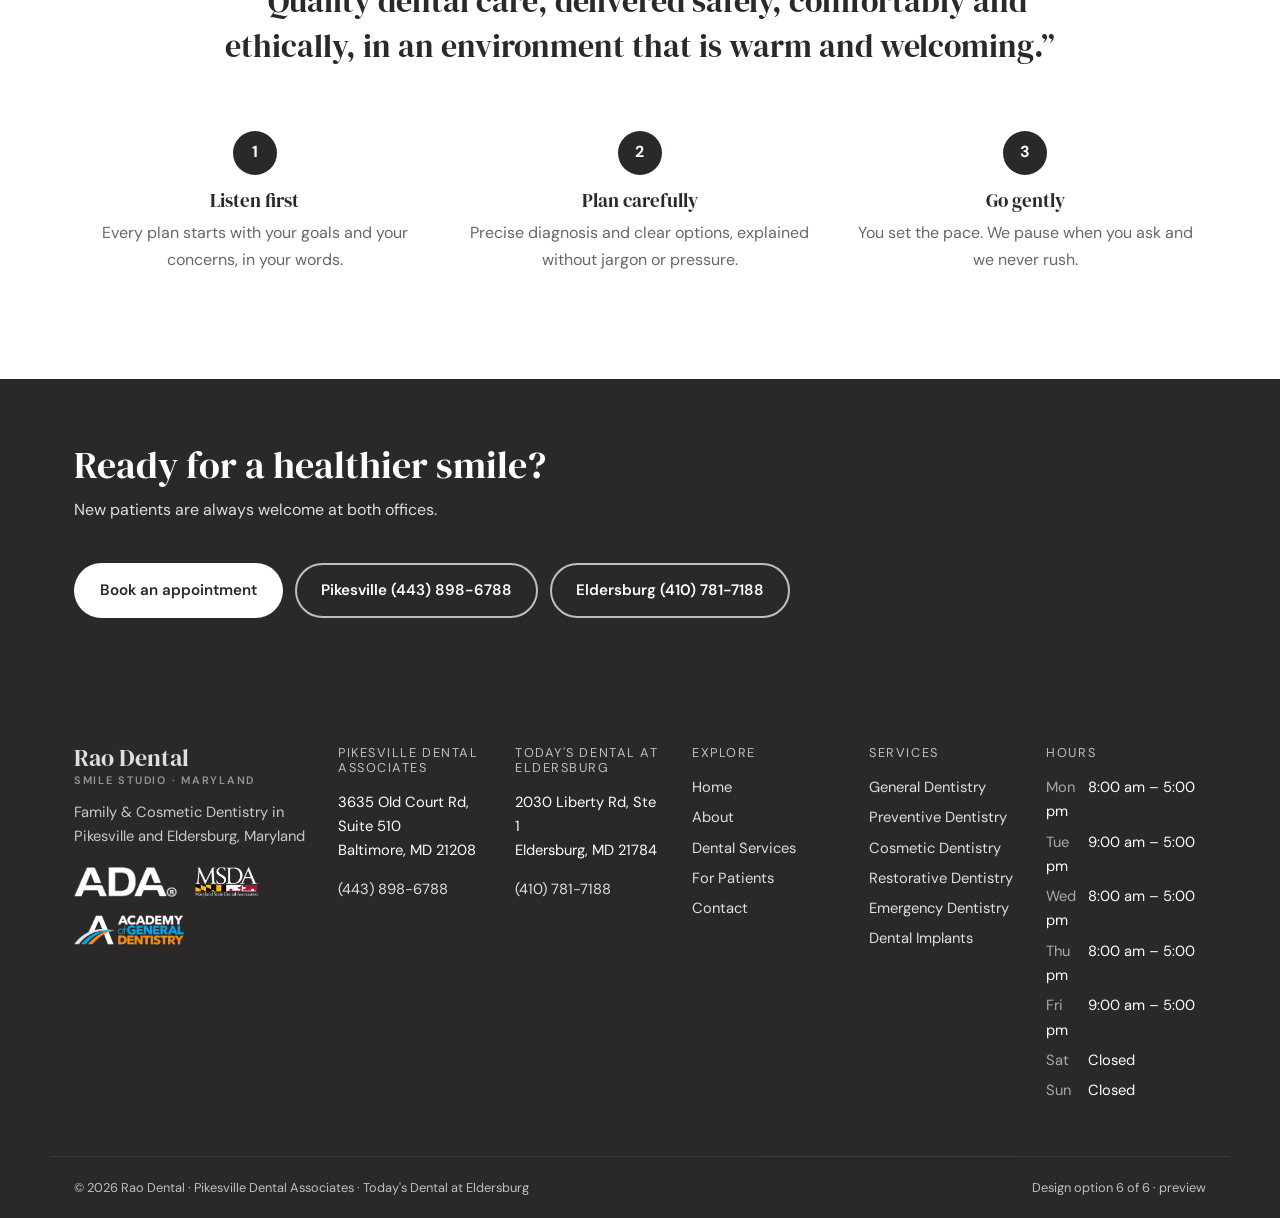
==== commit 0e428038: "Polish: free Unsplash photos, per-service images, option switcher, form request buttons Co-Authored-" ====
--- a/about.html
+++ b/about.html
@@ -2,4 +2,4 @@
 <title>About | Rao Dental</title><meta name="description" content="Family &amp; Cosmetic Dentistry in Pikesville and Eldersburg, Maryland"><meta name="robots" content="noindex">
 <link rel="icon" href="img/rao-favicon.svg"><link rel="preconnect" href="https://fonts.googleapis.com"><link rel="preconnect" href="https://fonts.gstatic.com" crossorigin>
 <link href="https://fonts.googleapis.com/css2?family=DM+Serif+Display:ital@0;1&family=DM+Sans:wght@400;500;700&display=swap" rel="stylesheet"><link rel="stylesheet" href="css/site.css"></head>
-<body class="style-6"><a class="skip" href="#main">Skip to content</a><div class="util"><div class="wrap"><span>New patients welcome at both offices</span><span class="util-r"><a href="contact.html#appointment">Appointments</a><a href="patients.html#insurance">Insurance</a><a href="tel:+14438986788">Pikesville (443) 898-6788</a> · <a href="tel:+14107817188">Eldersburg (410) 781-7188</a></span></div></div><header class="site-header"><div class="wrap hdr"><a class="logo" href="index.html"><span>Rao Dental<small>Smile Studio · Maryland</small></span></a><input type="checkbox" id="nav-t" class="nav-t" aria-label="Menu"><label for="nav-t" class="burger"><svg class="ic" viewBox="0 0 24 24" fill="none" stroke="currentColor" stroke-width="1.6" stroke-linecap="round" stroke-linejoin="round" aria-hidden="true"><path d="M4 7h16M4 12h16M4 17h16"/></svg></label><nav aria-label="Main"><ul class="nav"><li><a href="index.html">Home</a></li><li class="has-sub"><a href="about.html" aria-current="page">About</a><ul class="sub"><li><a href="about.html#practice">About Our Practice</a></li><li><a href="about.html#team">Meet Our Dentist &amp; Team</a></li><li><a href="about.html#office">Our Office</a></li><li><a href="about.html#technology">Dental Technology</a></li><li><a href="about.html#philosophy">Our Philosophy</a></li></ul></li><li class="has-sub"><a href="services.html">Dental Services</a><ul class="sub"><li><a href="services.html#general">General Dentistry</a></li><li><a href="services.html#preventive">Preventive Dentistry</a></li><li><a href="services.html#cosmetic">Cosmetic Dentistry</a></li><li><a href="services.html#restorative">Restorative Dentistry</a></li><li><a href="services.html#emergency">Emergency Dentistry</a></li><li><a href="services.html#implants">Dental Implants</a></li><li><a href="services.html#periodontal">Periodontal Care</a></li><li><a href="services.html#orthodontics">Orthodontics</a></li><li><a href="services.html#sedation">Sedation Dentistry</a></li></ul></li><li class="has-sub"><a href="patients.html">For Patients</a><ul class="sub"><li><a href="patients.html#new-patients">New Patient Information</a></li><li><a href="patients.html#first-visit">Your First Visit</a></li><li><a href="patients.html#forms">Patient Forms</a></li><li><a href="patients.html#insurance">Insurance &amp; Financing</a></li><li><a href="patients.html#payment">Payment Options</a></li><li><a href="patients.html#faq">Patient FAQs</a></li><li><a href="patients.html#post-op">Post-Operative Instructions</a></li></ul></li><li class="has-sub"><a href="contact.html">Contact</a><ul class="sub"><li><a href="contact.html#info">Contact Information</a></li><li><a href="contact.html#hours">Office Hours</a></li><li><a href="contact.html#location">Location &amp; Directions</a></li><li><a href="contact.html#appointment">Request an Appointment</a></li></ul></li></ul></nav><div class="hdr-cta"><a class="btn btn-primary" href="contact.html#appointment">Book an Appointment</a></div></div></header><main id="main"><section class="phero"><div class="wrap"><nav class="crumbs wrap" aria-label="Breadcrumb"><a href="index.html">Home</a> <span>/</span> About</nav><h1>About Our Practice</h1><p>Gentle hands, careful eyes. Family and cosmetic dentistry in Pikesville and Eldersburg.</p></div></section><section class="sec " id="practice"><div class="wrap"><header class="sec-head"><p class="eyebrow">Our practice</p><h2>About Rao Dental</h2></header><div class="split"><div class="split-text"><p>Two neighborhood offices, one careful approach. From a child&#x27;s first checkup to crowns, Invisalign and Botox, we explain every step, work at your pace and see dental emergencies the same business day whenever possible.</p><p>Both offices are warm, welcoming spaces with friendly teams who treat your time, and your nerves, with respect. Pikesville Dental Associates is in Suite 510 on Old Court Road, and Today&#x27;s Dental at Eldersburg is on Liberty Road.</p></div><div class="split-media"><img src="img/frame-7.jpg" alt="Dental care at Rao Dental" loading="lazy"></div></div></div></section><section class="sec alt" id="team"><div class="wrap"><header class="sec-head center"><p class="eyebrow">Friendly faces</p><h2>Meet our dentist &amp; team</h2></header><div class="split"><div class="split-media portrait"><img src="img/dr-rao-portrait.jpg" alt="Dr. Sumanya Venkat Rao" loading="lazy"></div><div class="split-text"><p class="eyebrow">Meet the dentist</p><h2>Dr. Sumanya Venkat Rao</h2><p class="muted">General Dentist · D.M.D., B.D.S.</p><p>Dr. Sumanya Venkat Rao is a general dentist who has been in practice since 2014, with a focus on general and cosmetic dentistry.</p><p>She earned her Doctor of Dental Medicine at the State University of New York at Buffalo and her Bachelor of Dental Sciences from Rajiv Gandhi University in India.</p><ul class="facts"><li><span>Education</span><strong>D.M.D., SUNY at Buffalo</strong></li><li><span>Also holds</span><strong>B.D.S., Rajiv Gandhi University</strong></li><li><span>In practice</span><strong>Since 2014</strong></li><li><span>Memberships</span><strong>ADA · MSDA · AGD</strong></li></ul><a class="btn btn-ghost" href="about.html#team">Meet our team</a></div></div><div class="mt-l"></div><div class="grid g3 team"><div class="card member"><img src="img/dr-rao-portrait.jpg" alt="Dr. Sumanya Venkat Rao" loading="lazy"><div class="card-body"><h3>Dr. Sumanya Venkat Rao</h3><p class="muted">General Dentist · D.M.D., B.D.S.</p><p class="eyebrow">Pikesville &amp; Eldersburg</p><p>In practice since 2014 and experienced with children, adolescents, adults and patients with dental anxiety.</p></div></div><div class="card member"><div class="avatar">RG</div><div class="card-body"><h3>Dr. Robin J. Greenspan</h3><p class="muted">D.D.S. · Georgetown University</p><p class="eyebrow">Pikesville</p><p>More than 30 years practicing in the Baltimore area, treating patients like family with minimum discomfort.</p></div></div><div class="card member"><div class="avatar">CG</div><div class="card-body"><h3>Dr. Chaviva Golombeck</h3><p class="muted">D.D.S. · University of Maryland</p><p class="eyebrow">Pikesville</p><p>Certified in therapeutic and esthetic Botox and an Invisalign provider, focused on comfort and patient education.</p></div></div></div></div></section><section class="sec " id="office"><div class="wrap"><header class="sec-head"><p class="eyebrow">Two locations</p><h2>Our office</h2></header><div class="split rev"><div class="split-media"><img src="img/frame-1.jpg" alt="Treatment room" loading="lazy"></div><div class="split-text"><p>Both offices are warm, welcoming spaces with friendly teams who treat your time, and your nerves, with respect. Pikesville Dental Associates is in Suite 510 on Old Court Road, and Today&#x27;s Dental at Eldersburg is on Liberty Road.</p><div class="grid g2 offices"><div class="card office"><div class="card-body"><p class="eyebrow">Pikesville · Baltimore County</p><h3>Pikesville Dental Associates</h3><p><svg class="ic sm" viewBox="0 0 24 24" fill="none" stroke="currentColor" stroke-width="1.6" stroke-linecap="round" stroke-linejoin="round" aria-hidden="true"><path d="M12 21s-7-6.2-7-11.5a7 7 0 0 1 14 0C19 14.8 12 21 12 21z"/><circle cx="12" cy="9.5" r="2.5"/></svg> 3635 Old Court Rd, Suite 510, Baltimore, MD 21208</p><p><svg class="ic sm" viewBox="0 0 24 24" fill="none" stroke="currentColor" stroke-width="1.6" stroke-linecap="round" stroke-linejoin="round" aria-hidden="true"><path d="M5 4h4l2 5-2.5 1.5a11 11 0 0 0 5 5L15 13l5 2v4a2 2 0 0 1-2 2A16 16 0 0 1 3 6a2 2 0 0 1 2-2z"/></svg> <a href="tel:+14438986788">(443) 898-6788</a></p><p><svg class="ic sm" viewBox="0 0 24 24" fill="none" stroke="currentColor" stroke-width="1.6" stroke-linecap="round" stroke-linejoin="round" aria-hidden="true"><rect x="3" y="5" width="18" height="14" rx="2"/><path d="M3 7l9 6 9-6"/></svg> <a href="mailto:pikesvilledentalmd@gmail.com">pikesvilledentalmd@gmail.com</a></p><p><svg class="ic sm" viewBox="0 0 24 24" fill="none" stroke="currentColor" stroke-width="1.6" stroke-linecap="round" stroke-linejoin="round" aria-hidden="true"><circle cx="12" cy="12" r="9"/><path d="M12 7v5l3 2"/></svg> Mon, Wed, Thu 8–5 · Tue, Fri 9–5</p><div class="btn-row"><a class="btn btn-primary" href="tel:+14438986788">Call Pikesville</a><a class="btn btn-ghost" href="https://www.google.com/maps/dir/?api=1&destination=3635+Old+Court+Rd%2C+Suite+510%2C+Baltimore%2C+MD+21208">Directions</a></div></div></div><div class="card office"><div class="card-body"><p class="eyebrow">Eldersburg · Carroll County</p><h3>Today&#x27;s Dental at Eldersburg</h3><p><svg class="ic sm" viewBox="0 0 24 24" fill="none" stroke="currentColor" stroke-width="1.6" stroke-linecap="round" stroke-linejoin="round" aria-hidden="true"><path d="M12 21s-7-6.2-7-11.5a7 7 0 0 1 14 0C19 14.8 12 21 12 21z"/><circle cx="12" cy="9.5" r="2.5"/></svg> 2030 Liberty Rd, Ste 1, Eldersburg, MD 21784</p><p><svg class="ic sm" viewBox="0 0 24 24" fill="none" stroke="currentColor" stroke-width="1.6" stroke-linecap="round" stroke-linejoin="round" aria-hidden="true"><path d="M5 4h4l2 5-2.5 1.5a11 11 0 0 0 5 5L15 13l5 2v4a2 2 0 0 1-2 2A16 16 0 0 1 3 6a2 2 0 0 1 2-2z"/></svg> <a href="tel:+14107817188">(410) 781-7188</a></p><p><svg class="ic sm" viewBox="0 0 24 24" fill="none" stroke="currentColor" stroke-width="1.6" stroke-linecap="round" stroke-linejoin="round" aria-hidden="true"><circle cx="12" cy="12" r="9"/><path d="M12 7v5l3 2"/></svg> Mon, Wed, Thu 8–5 · Tue, Fri 9–5</p><div class="btn-row"><a class="btn btn-primary" href="tel:+14107817188">Call Eldersburg</a><a class="btn btn-ghost" href="https://www.google.com/maps/dir/?api=1&destination=2030+Liberty+Rd%2C+Ste+1%2C+Eldersburg%2C+MD+21784">Directions</a></div></div></div></div></div></div></div></section><section class="sec alt" id="technology"><div class="wrap"><header class="sec-head center"><p class="eyebrow">Modern care</p><h2>Dental technology</h2><p class="lead">Tools that make visits more comfortable, accurate and efficient.</p></header><div class="grid g4 tech"><div class="tech-item"><svg class="ic tech-ic" viewBox="0 0 24 24" fill="none" stroke="currentColor" stroke-width="1.6" stroke-linecap="round" stroke-linejoin="round" aria-hidden="true"><rect x="3" y="4" width="18" height="12" rx="2"/><path d="M8 20h8M12 16v4"/></svg><h3>Digital X-rays</h3><p>Clear images with lower radiation than traditional film.</p></div><div class="tech-item"><svg class="ic tech-ic" viewBox="0 0 24 24" fill="none" stroke="currentColor" stroke-width="1.6" stroke-linecap="round" stroke-linejoin="round" aria-hidden="true"><rect x="3" y="7" width="18" height="13" rx="2"/><circle cx="12" cy="13.5" r="3.5"/><path d="M8 7l2-3h4l2 3"/></svg><h3>Intraoral cameras</h3><p>See what we see, so every recommendation is easy to understand.</p></div><div class="tech-item"><svg class="ic tech-ic" viewBox="0 0 24 24" fill="none" stroke="currentColor" stroke-width="1.6" stroke-linecap="round" stroke-linejoin="round" aria-hidden="true"><path d="M12 3l1.8 5.2L19 10l-5.2 1.8L12 17l-1.8-5.2L5 10l5.2-1.8L12 3z"/><path d="M19 16l.8 2.2L22 19l-2.2.8L19 22l-.8-2.2L16 19l2.2-.8z"/></svg><h3>Modern equipment</h3><p>Up-to-date equipment and techniques across general, restorative and cosmetic dentistry.</p></div><div class="tech-item"><svg class="ic tech-ic" viewBox="0 0 24 24" fill="none" stroke="currentColor" stroke-width="1.6" stroke-linecap="round" stroke-linejoin="round" aria-hidden="true"><path d="M12 20s-8-4.7-8-10.5A4.5 4.5 0 0 1 12 7a4.5 4.5 0 0 1 8 2.5C20 15.3 12 20 12 20z"/></svg><h3>Comfort-first rooms</h3><p>Calm, clean treatment rooms designed so you can relax.</p></div></div></div></section><section class="sec " id="philosophy"><div class="wrap"><header class="sec-head center"><p class="eyebrow">What guides us</p><h2>Our philosophy</h2></header><blockquote class="big-quote">“Quality dental care, delivered safely, comfortably and ethically, in an environment that is warm and welcoming.”</blockquote><div class="grid g3 promises"><div class="why-item"><span class="step">1</span><h3>Listen first</h3><p>Every plan starts with your goals and your concerns, in your words.</p></div><div class="why-item"><span class="step">2</span><h3>Plan carefully</h3><p>Precise diagnosis and clear options, explained without jargon or pressure.</p></div><div class="why-item"><span class="step">3</span><h3>Go gently</h3><p>You set the pace. We pause when you ask and we never rush.</p></div></div></div></section><section class="cta-band"><div class="wrap"><div><h2>Ready for a healthier smile?</h2><p>New patients are always welcome at both offices.</p></div><div class="btn-row"><a class="btn btn-light" href="contact.html#appointment">Book an appointment</a><a class="btn btn-outline-light" href="tel:+14438986788">Pikesville (443) 898-6788</a><a class="btn btn-outline-light" href="tel:+14107817188">Eldersburg (410) 781-7188</a></div></div></section></main><footer class="site-footer"><div class="wrap fgrid"><div class="fbrand"><a class="logo" href="index.html"><span>Rao Dental<small>Smile Studio · Maryland</small></span></a><p>Family &amp; Cosmetic Dentistry in Pikesville and Eldersburg, Maryland</p><div class="badges"><img src="img/assoc-ada-white.png" alt="ADA member" loading="lazy"><img src="img/assoc-msda-white.png" alt="MSDA member" loading="lazy"><img src="img/assoc-agd-white.png" alt="AGD member" loading="lazy"></div></div><div><h4>Pikesville Dental Associates</h4><p>3635 Old Court Rd, Suite 510<br>Baltimore, MD 21208</p><p><a href="tel:+14438986788">(443) 898-6788</a></p></div><div><h4>Today&#x27;s Dental at Eldersburg</h4><p>2030 Liberty Rd, Ste 1<br>Eldersburg, MD 21784</p><p><a href="tel:+14107817188">(410) 781-7188</a></p></div><div><h4>Explore</h4><ul><li><a href="index.html">Home</a></li><li><a href="about.html">About</a></li><li><a href="services.html">Dental Services</a></li><li><a href="patients.html">For Patients</a></li><li><a href="contact.html">Contact</a></li></ul></div><div><h4>Services</h4><ul><li><a href="services.html#general">General Dentistry</a></li><li><a href="services.html#preventive">Preventive Dentistry</a></li><li><a href="services.html#cosmetic">Cosmetic Dentistry</a></li><li><a href="services.html#restorative">Restorative Dentistry</a></li><li><a href="services.html#emergency">Emergency Dentistry</a></li><li><a href="services.html#implants">Dental Implants</a></li></ul></div><div><h4>Hours</h4><ul class="fh"><li><span>Mon</span> 8:00 am – 5:00 pm</li><li><span>Tue</span> 9:00 am – 5:00 pm</li><li><span>Wed</span> 8:00 am – 5:00 pm</li><li><span>Thu</span> 8:00 am – 5:00 pm</li><li><span>Fri</span> 9:00 am – 5:00 pm</li><li><span>Sat</span> Closed</li><li><span>Sun</span> Closed</li></ul></div></div><div class="wrap fbot"><span>© 2026 Rao Dental · Pikesville Dental Associates · Today's Dental at Eldersburg</span><span>Design option 6 of 6 · preview</span></div></footer><div class="sticky-bar"><a href="tel:+14438986788"><svg class="ic sm" viewBox="0 0 24 24" fill="none" stroke="currentColor" stroke-width="1.6" stroke-linecap="round" stroke-linejoin="round" aria-hidden="true"><path d="M5 4h4l2 5-2.5 1.5a11 11 0 0 0 5 5L15 13l5 2v4a2 2 0 0 1-2 2A16 16 0 0 1 3 6a2 2 0 0 1 2-2z"/></svg> Call</a><a class="primary" href="contact.html#appointment"><svg class="ic sm" viewBox="0 0 24 24" fill="none" stroke="currentColor" stroke-width="1.6" stroke-linecap="round" stroke-linejoin="round" aria-hidden="true"><rect x="3" y="5" width="18" height="16" rx="2"/><path d="M3 10h18M8 3v4M16 3v4"/></svg> Book</a></div></body></html>+<body class="style-6"><div class="switcher"><span>Design option 6 of 6</span><span class="sw-links"><a href="https://dundysm.github.io/style-1/about.html">1</a><a href="https://dundysm.github.io/style-2/about.html">2</a><a href="https://dundysm.github.io/style-3/about.html">3</a><a href="https://dundysm.github.io/style-4/about.html">4</a><a href="https://dundysm.github.io/style-5/about.html">5</a><a href="https://dundysm.github.io/style-6/about.html" aria-current="true">6</a></span></div><a class="skip" href="#main">Skip to content</a><div class="util"><div class="wrap"><span>New patients welcome at both offices</span><span class="util-r"><a href="contact.html#appointment">Appointments</a><a href="patients.html#insurance">Insurance</a><a href="tel:+14438986788">Pikesville (443) 898-6788</a> · <a href="tel:+14107817188">Eldersburg (410) 781-7188</a></span></div></div><header class="site-header"><div class="wrap hdr"><a class="logo" href="index.html"><span>Rao Dental<small>Smile Studio · Maryland</small></span></a><input type="checkbox" id="nav-t" class="nav-t" aria-label="Menu"><label for="nav-t" class="burger"><svg class="ic" viewBox="0 0 24 24" fill="none" stroke="currentColor" stroke-width="1.6" stroke-linecap="round" stroke-linejoin="round" aria-hidden="true"><path d="M4 7h16M4 12h16M4 17h16"/></svg></label><nav aria-label="Main"><ul class="nav"><li><a href="index.html">Home</a></li><li class="has-sub"><a href="about.html" aria-current="page">About</a><ul class="sub"><li><a href="about.html#practice">About Our Practice</a></li><li><a href="about.html#team">Meet Our Dentist &amp; Team</a></li><li><a href="about.html#office">Our Office</a></li><li><a href="about.html#technology">Dental Technology</a></li><li><a href="about.html#philosophy">Our Philosophy</a></li></ul></li><li class="has-sub"><a href="services.html">Dental Services</a><ul class="sub"><li><a href="services.html#general">General Dentistry</a></li><li><a href="services.html#preventive">Preventive Dentistry</a></li><li><a href="services.html#cosmetic">Cosmetic Dentistry</a></li><li><a href="services.html#restorative">Restorative Dentistry</a></li><li><a href="services.html#emergency">Emergency Dentistry</a></li><li><a href="services.html#implants">Dental Implants</a></li><li><a href="services.html#periodontal">Periodontal Care</a></li><li><a href="services.html#orthodontics">Orthodontics</a></li><li><a href="services.html#sedation">Sedation Dentistry</a></li></ul></li><li class="has-sub"><a href="patients.html">For Patients</a><ul class="sub"><li><a href="patients.html#new-patients">New Patient Information</a></li><li><a href="patients.html#first-visit">Your First Visit</a></li><li><a href="patients.html#forms">Patient Forms</a></li><li><a href="patients.html#insurance">Insurance &amp; Financing</a></li><li><a href="patients.html#payment">Payment Options</a></li><li><a href="patients.html#faq">Patient FAQs</a></li><li><a href="patients.html#post-op">Post-Operative Instructions</a></li></ul></li><li class="has-sub"><a href="contact.html">Contact</a><ul class="sub"><li><a href="contact.html#info">Contact Information</a></li><li><a href="contact.html#hours">Office Hours</a></li><li><a href="contact.html#location">Location &amp; Directions</a></li><li><a href="contact.html#appointment">Request an Appointment</a></li></ul></li></ul></nav><div class="hdr-cta"><a class="btn btn-primary" href="contact.html#appointment">Book an Appointment</a></div></div></header><main id="main"><section class="phero"><div class="wrap"><nav class="crumbs wrap" aria-label="Breadcrumb"><a href="index.html">Home</a> <span>/</span> About</nav><h1>About Our Practice</h1><p>Gentle hands, careful eyes. Family and cosmetic dentistry in Pikesville and Eldersburg.</p></div></section><section class="sec " id="practice"><div class="wrap"><header class="sec-head"><p class="eyebrow">Our practice</p><h2>About Rao Dental</h2></header><div class="split"><div class="split-text"><p>Two neighborhood offices, one careful approach. From a child&#x27;s first checkup to crowns, Invisalign and Botox, we explain every step, work at your pace and see dental emergencies the same business day whenever possible.</p><p>Both offices are warm, welcoming spaces with friendly teams who treat your time, and your nerves, with respect. Pikesville Dental Associates is in Suite 510 on Old Court Road, and Today&#x27;s Dental at Eldersburg is on Liberty Road.</p></div><div class="split-media"><img src="img/consult.jpg" alt="Dental care at Rao Dental" loading="lazy"></div></div></div></section><section class="sec alt" id="team"><div class="wrap"><header class="sec-head center"><p class="eyebrow">Friendly faces</p><h2>Meet our dentist &amp; team</h2></header><div class="split"><div class="split-media portrait"><img src="img/dr-rao-portrait.jpg" alt="Dr. Sumanya Venkat Rao" loading="lazy"></div><div class="split-text"><p class="eyebrow">Meet the dentist</p><h2>Dr. Sumanya Venkat Rao</h2><p class="muted">General Dentist · D.M.D., B.D.S.</p><p>Dr. Sumanya Venkat Rao is a general dentist who has been in practice since 2014, with a focus on general and cosmetic dentistry.</p><p>She earned her Doctor of Dental Medicine at the State University of New York at Buffalo and her Bachelor of Dental Sciences from Rajiv Gandhi University in India.</p><ul class="facts"><li><span>Education</span><strong>D.M.D., SUNY at Buffalo</strong></li><li><span>Also holds</span><strong>B.D.S., Rajiv Gandhi University</strong></li><li><span>In practice</span><strong>Since 2014</strong></li><li><span>Memberships</span><strong>ADA · MSDA · AGD</strong></li></ul><a class="btn btn-ghost" href="about.html#team">Meet our team</a></div></div><div class="mt-l"></div><div class="grid g3 team"><div class="card member"><img src="img/dr-rao-portrait.jpg" alt="Dr. Sumanya Venkat Rao" loading="lazy"><div class="card-body"><h3>Dr. Sumanya Venkat Rao</h3><p class="muted">General Dentist · D.M.D., B.D.S.</p><p class="eyebrow">Pikesville &amp; Eldersburg</p><p>In practice since 2014 and experienced with children, adolescents, adults and patients with dental anxiety.</p></div></div><div class="card member"><div class="avatar">RG</div><div class="card-body"><h3>Dr. Robin J. Greenspan</h3><p class="muted">D.D.S. · Georgetown University</p><p class="eyebrow">Pikesville</p><p>More than 30 years practicing in the Baltimore area, treating patients like family with minimum discomfort.</p></div></div><div class="card member"><div class="avatar">CG</div><div class="card-body"><h3>Dr. Chaviva Golombeck</h3><p class="muted">D.D.S. · University of Maryland</p><p class="eyebrow">Pikesville</p><p>Certified in therapeutic and esthetic Botox and an Invisalign provider, focused on comfort and patient education.</p></div></div></div></div></section><section class="sec " id="office"><div class="wrap"><header class="sec-head"><p class="eyebrow">Two locations</p><h2>Our office</h2></header><div class="split rev"><div class="split-media"><img src="img/office-art.jpg" alt="Treatment room" loading="lazy"></div><div class="split-text"><p>Both offices are warm, welcoming spaces with friendly teams who treat your time, and your nerves, with respect. Pikesville Dental Associates is in Suite 510 on Old Court Road, and Today&#x27;s Dental at Eldersburg is on Liberty Road.</p><div class="grid g2 offices"><div class="card office"><div class="card-body"><p class="eyebrow">Pikesville · Baltimore County</p><h3>Pikesville Dental Associates</h3><p><svg class="ic sm" viewBox="0 0 24 24" fill="none" stroke="currentColor" stroke-width="1.6" stroke-linecap="round" stroke-linejoin="round" aria-hidden="true"><path d="M12 21s-7-6.2-7-11.5a7 7 0 0 1 14 0C19 14.8 12 21 12 21z"/><circle cx="12" cy="9.5" r="2.5"/></svg> 3635 Old Court Rd, Suite 510, Baltimore, MD 21208</p><p><svg class="ic sm" viewBox="0 0 24 24" fill="none" stroke="currentColor" stroke-width="1.6" stroke-linecap="round" stroke-linejoin="round" aria-hidden="true"><path d="M5 4h4l2 5-2.5 1.5a11 11 0 0 0 5 5L15 13l5 2v4a2 2 0 0 1-2 2A16 16 0 0 1 3 6a2 2 0 0 1 2-2z"/></svg> <a href="tel:+14438986788">(443) 898-6788</a></p><p><svg class="ic sm" viewBox="0 0 24 24" fill="none" stroke="currentColor" stroke-width="1.6" stroke-linecap="round" stroke-linejoin="round" aria-hidden="true"><rect x="3" y="5" width="18" height="14" rx="2"/><path d="M3 7l9 6 9-6"/></svg> <a href="mailto:pikesvilledentalmd@gmail.com">pikesvilledentalmd@gmail.com</a></p><p><svg class="ic sm" viewBox="0 0 24 24" fill="none" stroke="currentColor" stroke-width="1.6" stroke-linecap="round" stroke-linejoin="round" aria-hidden="true"><circle cx="12" cy="12" r="9"/><path d="M12 7v5l3 2"/></svg> Mon, Wed, Thu 8–5 · Tue, Fri 9–5</p><div class="btn-row"><a class="btn btn-primary" href="tel:+14438986788">Call Pikesville</a><a class="btn btn-ghost" href="https://www.google.com/maps/dir/?api=1&destination=3635+Old+Court+Rd%2C+Suite+510%2C+Baltimore%2C+MD+21208">Directions</a></div></div></div><div class="card office"><div class="card-body"><p class="eyebrow">Eldersburg · Carroll County</p><h3>Today&#x27;s Dental at Eldersburg</h3><p><svg class="ic sm" viewBox="0 0 24 24" fill="none" stroke="currentColor" stroke-width="1.6" stroke-linecap="round" stroke-linejoin="round" aria-hidden="true"><path d="M12 21s-7-6.2-7-11.5a7 7 0 0 1 14 0C19 14.8 12 21 12 21z"/><circle cx="12" cy="9.5" r="2.5"/></svg> 2030 Liberty Rd, Ste 1, Eldersburg, MD 21784</p><p><svg class="ic sm" viewBox="0 0 24 24" fill="none" stroke="currentColor" stroke-width="1.6" stroke-linecap="round" stroke-linejoin="round" aria-hidden="true"><path d="M5 4h4l2 5-2.5 1.5a11 11 0 0 0 5 5L15 13l5 2v4a2 2 0 0 1-2 2A16 16 0 0 1 3 6a2 2 0 0 1 2-2z"/></svg> <a href="tel:+14107817188">(410) 781-7188</a></p><p><svg class="ic sm" viewBox="0 0 24 24" fill="none" stroke="currentColor" stroke-width="1.6" stroke-linecap="round" stroke-linejoin="round" aria-hidden="true"><circle cx="12" cy="12" r="9"/><path d="M12 7v5l3 2"/></svg> Mon, Wed, Thu 8–5 · Tue, Fri 9–5</p><div class="btn-row"><a class="btn btn-primary" href="tel:+14107817188">Call Eldersburg</a><a class="btn btn-ghost" href="https://www.google.com/maps/dir/?api=1&destination=2030+Liberty+Rd%2C+Ste+1%2C+Eldersburg%2C+MD+21784">Directions</a></div></div></div></div></div></div></div></section><section class="sec alt" id="technology"><div class="wrap"><header class="sec-head center"><p class="eyebrow">Modern care</p><h2>Dental technology</h2><p class="lead">Tools that make visits more comfortable, accurate and efficient.</p></header><div class="tech-photo"><img src="img/tech-scan.jpg" alt="Dentist reviewing a digital dental scan" loading="lazy"></div><div class="grid g4 tech"><div class="tech-item"><svg class="ic tech-ic" viewBox="0 0 24 24" fill="none" stroke="currentColor" stroke-width="1.6" stroke-linecap="round" stroke-linejoin="round" aria-hidden="true"><rect x="3" y="4" width="18" height="12" rx="2"/><path d="M8 20h8M12 16v4"/></svg><h3>Digital X-rays</h3><p>Clear images with lower radiation than traditional film.</p></div><div class="tech-item"><svg class="ic tech-ic" viewBox="0 0 24 24" fill="none" stroke="currentColor" stroke-width="1.6" stroke-linecap="round" stroke-linejoin="round" aria-hidden="true"><rect x="3" y="7" width="18" height="13" rx="2"/><circle cx="12" cy="13.5" r="3.5"/><path d="M8 7l2-3h4l2 3"/></svg><h3>Intraoral cameras</h3><p>See what we see, so every recommendation is easy to understand.</p></div><div class="tech-item"><svg class="ic tech-ic" viewBox="0 0 24 24" fill="none" stroke="currentColor" stroke-width="1.6" stroke-linecap="round" stroke-linejoin="round" aria-hidden="true"><path d="M12 3l1.8 5.2L19 10l-5.2 1.8L12 17l-1.8-5.2L5 10l5.2-1.8L12 3z"/><path d="M19 16l.8 2.2L22 19l-2.2.8L19 22l-.8-2.2L16 19l2.2-.8z"/></svg><h3>Modern equipment</h3><p>Up-to-date equipment and techniques across general, restorative and cosmetic dentistry.</p></div><div class="tech-item"><svg class="ic tech-ic" viewBox="0 0 24 24" fill="none" stroke="currentColor" stroke-width="1.6" stroke-linecap="round" stroke-linejoin="round" aria-hidden="true"><path d="M12 20s-8-4.7-8-10.5A4.5 4.5 0 0 1 12 7a4.5 4.5 0 0 1 8 2.5C20 15.3 12 20 12 20z"/></svg><h3>Comfort-first rooms</h3><p>Calm, clean treatment rooms designed so you can relax.</p></div></div></div></section><section class="sec " id="philosophy"><div class="wrap"><header class="sec-head center"><p class="eyebrow">What guides us</p><h2>Our philosophy</h2></header><blockquote class="big-quote">“Quality dental care, delivered safely, comfortably and ethically, in an environment that is warm and welcoming.”</blockquote><div class="grid g3 promises"><div class="why-item"><span class="step">1</span><h3>Listen first</h3><p>Every plan starts with your goals and your concerns, in your words.</p></div><div class="why-item"><span class="step">2</span><h3>Plan carefully</h3><p>Precise diagnosis and clear options, explained without jargon or pressure.</p></div><div class="why-item"><span class="step">3</span><h3>Go gently</h3><p>You set the pace. We pause when you ask and we never rush.</p></div></div></div></section><section class="cta-band"><div class="wrap"><div><h2>Ready for a healthier smile?</h2><p>New patients are always welcome at both offices.</p></div><div class="btn-row"><a class="btn btn-light" href="contact.html#appointment">Book an appointment</a><a class="btn btn-outline-light" href="tel:+14438986788">Pikesville (443) 898-6788</a><a class="btn btn-outline-light" href="tel:+14107817188">Eldersburg (410) 781-7188</a></div></div></section></main><footer class="site-footer"><div class="wrap fgrid"><div class="fbrand"><a class="logo" href="index.html"><span>Rao Dental<small>Smile Studio · Maryland</small></span></a><p>Family &amp; Cosmetic Dentistry in Pikesville and Eldersburg, Maryland</p><div class="badges"><img src="img/assoc-ada-white.png" alt="ADA member" loading="lazy"><img src="img/assoc-msda-white.png" alt="MSDA member" loading="lazy"><img src="img/assoc-agd-white.png" alt="AGD member" loading="lazy"></div></div><div><h4>Pikesville Dental Associates</h4><p>3635 Old Court Rd, Suite 510<br>Baltimore, MD 21208</p><p><a href="tel:+14438986788">(443) 898-6788</a></p></div><div><h4>Today&#x27;s Dental at Eldersburg</h4><p>2030 Liberty Rd, Ste 1<br>Eldersburg, MD 21784</p><p><a href="tel:+14107817188">(410) 781-7188</a></p></div><div><h4>Explore</h4><ul><li><a href="index.html">Home</a></li><li><a href="about.html">About</a></li><li><a href="services.html">Dental Services</a></li><li><a href="patients.html">For Patients</a></li><li><a href="contact.html">Contact</a></li></ul></div><div><h4>Services</h4><ul><li><a href="services.html#general">General Dentistry</a></li><li><a href="services.html#preventive">Preventive Dentistry</a></li><li><a href="services.html#cosmetic">Cosmetic Dentistry</a></li><li><a href="services.html#restorative">Restorative Dentistry</a></li><li><a href="services.html#emergency">Emergency Dentistry</a></li><li><a href="services.html#implants">Dental Implants</a></li></ul></div><div><h4>Hours</h4><ul class="fh"><li><span>Mon</span> 8:00 am – 5:00 pm</li><li><span>Tue</span> 9:00 am – 5:00 pm</li><li><span>Wed</span> 8:00 am – 5:00 pm</li><li><span>Thu</span> 8:00 am – 5:00 pm</li><li><span>Fri</span> 9:00 am – 5:00 pm</li><li><span>Sat</span> Closed</li><li><span>Sun</span> Closed</li></ul></div></div><div class="wrap fbot"><span>© 2026 Rao Dental · Pikesville Dental Associates · Today's Dental at Eldersburg</span><span>Design option 6 of 6 · preview</span></div></footer><div class="sticky-bar"><a href="tel:+14438986788"><svg class="ic sm" viewBox="0 0 24 24" fill="none" stroke="currentColor" stroke-width="1.6" stroke-linecap="round" stroke-linejoin="round" aria-hidden="true"><path d="M5 4h4l2 5-2.5 1.5a11 11 0 0 0 5 5L15 13l5 2v4a2 2 0 0 1-2 2A16 16 0 0 1 3 6a2 2 0 0 1 2-2z"/></svg> Call</a><a class="primary" href="contact.html#appointment"><svg class="ic sm" viewBox="0 0 24 24" fill="none" stroke="currentColor" stroke-width="1.6" stroke-linecap="round" stroke-linejoin="round" aria-hidden="true"><rect x="3" y="5" width="18" height="16" rx="2"/><path d="M3 10h18M8 3v4M16 3v4"/></svg> Book</a></div></body></html>
--- a/css/site.css
+++ b/css/site.css
@@ -53,7 +53,7 @@
 .hero-split{padding:72px 0}.hero-img{position:relative}.hero-img img{border-radius:calc(var(--radius) * 1.6);aspect-ratio:4/3.4;object-fit:cover;width:100%}
 .float-card{position:absolute;left:-18px;bottom:26px;background:var(--bg);color:var(--ink);padding:14px 18px;border-radius:12px;box-shadow:var(--shadow);display:flex;align-items:center;gap:8px}
 .chips{list-style:none;padding:0;margin:26px 0 0;display:flex;flex-wrap:wrap;gap:10px 20px;font-size:.92rem;font-weight:600}.chips .ic{color:var(--pri)}
-.hero-text{padding:70px 0 0}.hero-text .lead{max-width:720px}.hero-band{height:380px;background-size:cover;background-position:center 35%;margin-top:56px}
+.hero-text{padding:70px 0 0}.hero-text .lead{max-width:720px}.hero-band{height:380px;background-size:cover;background-position:center 20%;margin-top:56px}
 .hero-tc{padding:110px 0 100px;text-align:center}.hero-tc .lead{max-width:700px;margin:0 auto 26px}.hero-tc h1{max-width:900px;margin:0 auto .4em}
 /* split */
 .split{display:grid;grid-template-columns:1fr 1fr;gap:64px;align-items:center}.split.rev .split-media{order:2}
@@ -127,6 +127,11 @@
 }
 @media (max-width:560px){.g4,.fgrid{grid-template-columns:1fr}.q{border-right:0;border-bottom:1px solid var(--line)}.checks.cols{columns:1}.facts{grid-template-columns:1fr}}
 .nav>li>a{white-space:nowrap}.btn{white-space:nowrap}
+.switcher{background:#111;color:#fff;font:600 12px/1 system-ui,sans-serif;display:flex;justify-content:center;align-items:center;gap:14px;padding:7px 12px;letter-spacing:.04em}
+.sw-links{display:flex;gap:4px}.switcher a{color:#fff;text-decoration:none;width:24px;height:24px;display:grid;place-items:center;border-radius:50%;opacity:.7}
+.switcher a:hover{opacity:1;background:rgba(255,255,255,.15)}.switcher a[aria-current]{background:#fff;color:#111;opacity:1}
+.tech-photo{margin-bottom:40px}.tech-photo img{width:100%;max-height:420px;object-fit:cover;border-radius:var(--radius)}
+.tc-img{width:100%;max-width:1000px;margin:56px auto 0;aspect-ratio:21/9;object-fit:cover;border-radius:var(--radius)}
 
 /* ---- theme ---- */
 
